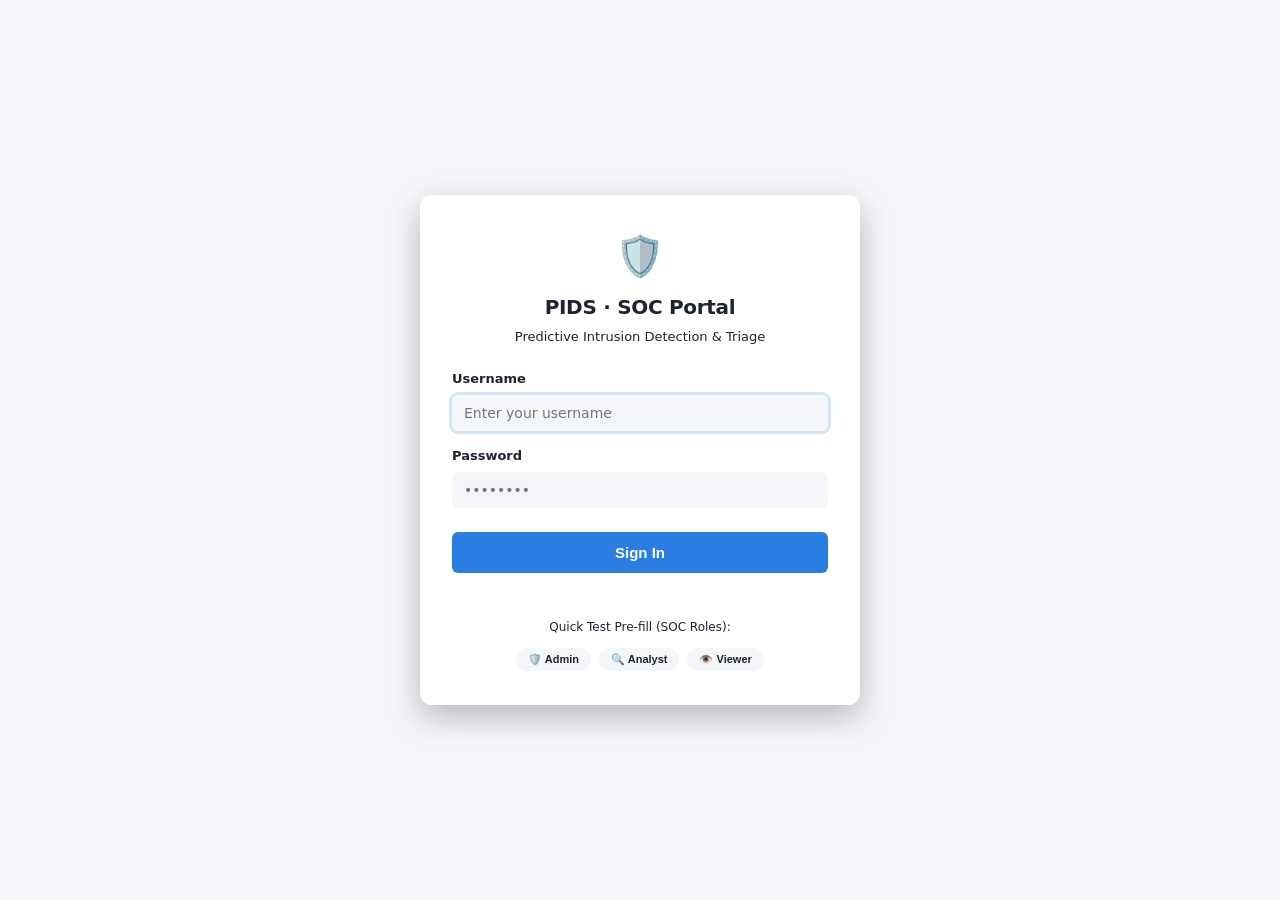
==== frontend/login.html @ e6887092 "login" ====
<!doctype html>
<html lang="en">

<head>
    <meta charset="utf-8">
    <meta name="viewport" content="width=device-width, initial-scale=1">
    <title>Login · Predictive Intrusion Detection System (PIDS)</title>
    <link rel="stylesheet" href="style.css">
    <style>
        body.login-page {
            display: flex;
            align-items: center;
            justify-content: center;
            min-height: 100vh;
            margin: 0;
            padding: 20px;
            background: var(--bg);
            box-sizing: border-box;
        }

        .login-card {
            width: 100%;
            max-width: 440px;
            background: var(--panel);
            border: 1px solid var(--border);
            border-radius: 12px;
            box-shadow: 0 12px 32px rgba(0, 0, 0, 0.25);
            padding: 32px;
            box-sizing: border-box;
        }

        .login-brand {
            text-align: center;
            margin-bottom: 24px;
        }

        .login-brand .logo-icon {
            font-size: 40px;
            margin-bottom: 8px;
            display: inline-block;
        }

        .login-brand h1 {
            font-size: 20px;
            margin: 0 0 6px 0;
            color: var(--text);
            font-weight: 700;
            letter-spacing: -0.3px;
        }

        .login-brand p {
            margin: 0;
            font-size: 13px;
            color: var(--meta);
        }

        .login-form label {
            display: flex;
            flex-direction: column;
            gap: 6px;
            margin-bottom: 16px;
            font-size: 13px;
            font-weight: 600;
            color: var(--text);
        }

        .login-form input[type="text"],
        .login-form input[type="password"] {
            padding: 10px 12px;
            border: 1px solid var(--border);
            border-radius: 6px;
            background: var(--bg);
            color: var(--text);
            font-size: 14px;
            font-family: inherit;
            outline: none;
            transition: border-color 0.2s, box-shadow 0.2s;
        }

        .login-form input:focus {
            border-color: #2a7de1;
            box-shadow: 0 0 0 3px rgba(42, 125, 225, 0.2);
        }

        .login-submit {
            width: 100%;
            padding: 12px;
            font-size: 15px;
            font-weight: 600;
            background: #2a7de1;
            color: #ffffff;
            border: none;
            border-radius: 6px;
            cursor: pointer;
            margin-top: 8px;
            transition: background 0.2s;
        }

        .login-submit:hover {
            background: #1f68c2;
        }

        .login-submit:disabled {
            opacity: 0.6;
            cursor: not-allowed;
        }

        .demo-roles {
            margin-top: 24px;
            padding-top: 20px;
            border-top: 1px dashed var(--border);
        }

        .demo-roles p {
            margin: 0 0 10px 0;
            font-size: 12px;
            color: var(--meta);
            text-align: center;
        }

        .demo-btns {
            display: flex;
            gap: 8px;
            justify-content: center;
        }

        .demo-pill {
            background: var(--bg);
            border: 1px solid var(--border);
            border-radius: 20px;
            padding: 5px 12px;
            font-size: 11px;
            font-weight: 600;
            cursor: pointer;
            color: var(--text);
            transition: all 0.15s;
        }

        .demo-pill:hover {
            border-color: #2a7de1;
            color: #2a7de1;
        }

        .login-alert {
            margin-bottom: 16px;
            padding: 10px 14px;
            border-radius: 6px;
            font-size: 13px;
            display: none;
        }

        .login-alert.error {
            display: block;
            background: rgba(214, 69, 69, 0.15);
            border: 1px solid rgba(214, 69, 69, 0.4);
            color: #ff6b6b;
        }
    </style>
</head>

<body class="login-page">
    <div class="login-card">
        <div class="login-brand">
            <span class="logo-icon">🛡️</span>
            <h1>PIDS · SOC Portal</h1>
            <p>Predictive Intrusion Detection & Triage</p>
        </div>

        <div id="loginAlert" class="login-alert"></div>

        <form id="loginForm" class="login-form">
            <label>
                Username
                <input type="text" id="username" autocomplete="username" required autofocus placeholder="Enter your username">
            </label>
            <label>
                Password
                <input type="password" id="password" autocomplete="current-password" required placeholder="••••••••">
            </label>
            <button type="submit" id="submitBtn" class="login-submit">Sign In</button>
        </form>

        <div class="demo-roles">
            <p>Quick Test Pre-fill (SOC Roles):</p>
            <div class="demo-btns">
                <button type="button" class="demo-pill" onclick="fillCreds('admin', 'admin123')">🛡️ Admin</button>
                <button type="button" class="demo-pill" onclick="fillCreds('analyst', 'analyst123')">🔍 Analyst</button>
                <button type="button" class="demo-pill" onclick="fillCreds('viewer', 'viewer123')">👁️ Viewer</button>
            </div>
        </div>
    </div>

    <script>
        function fillCreds(u, p) {
            document.getElementById("username").value = u;
            document.getElementById("password").value = p;
            document.getElementById("loginAlert").className = "login-alert";
        }

        // Apply saved theme
        const savedTheme = localStorage.getItem("pids-theme") || 
            (window.matchMedia && window.matchMedia("(prefers-color-scheme: dark)").matches ? "dark" : "light");
        document.documentElement.setAttribute("data-theme", savedTheme);

        // Check if already authenticated
        fetch("/api/auth/me")
            .then(res => {
                if (res.ok) window.location.href = "/";
            })
            .catch(() => {});

        document.getElementById("loginForm").addEventListener("submit", async (e) => {
            e.preventDefault();
            const btn = document.getElementById("submitBtn");
            const alert = document.getElementById("loginAlert");
            const username = document.getElementById("username").value.trim();
            const password = document.getElementById("password").value;

            btn.disabled = true;
            btn.textContent = "Verifying…";
            alert.className = "login-alert";

            try {
                const res = await fetch("/api/auth/login", {
                    method: "POST",
                    headers: { "Content-Type": "application/json" },
                    body: JSON.stringify({ username, password })
                });

                const data = await res.json();
                if (!res.ok) {
                    alert.textContent = data.detail || "Authentication failed.";
                    alert.className = "login-alert error";
                    btn.disabled = false;
                    btn.textContent = "Sign In";
                    return;
                }

                // Success
                window.location.href = "/";
            } catch (err) {
                alert.textContent = "Network error: Unable to contact authentication server.";
                alert.className = "login-alert error";
                btn.disabled = false;
                btn.textContent = "Sign In";
            }
        });
    </script>
</body>

</html>
---- frontend/style.css ----
:root {
    --bg: #f4f6f9;
    --panel: #ffffff;
    --text: #1c2430;
    --muted: #6b7686;
    --line: #e1e6ee;
    --hover: #edf2f7;
    --code-bg: #eaeff5;
    --input-bg: #ffffff;
    --ok: #2e9e6b;
    --bad: #d64545;
    --warn: #e08a1e;
    --accent: #2a7de1;
    --purple: #8a5cd6;
    --card-shadow: 0 1px 3px rgba(0, 0, 0, 0.05);
}

@media (prefers-color-scheme: dark) {
    :root:not([data-theme="light"]) {
        --bg: #0e1217;
        --panel: #161b22;
        --text: #e6ebf2;
        --muted: #8b949e;
        --line: #2d333b;
        --hover: #22272e;
        --code-bg: #1c2128;
        --input-bg: #1c2128;
        --ok: #3fb950;
        --bad: #f85149;
        --warn: #d29922;
        --accent: #58a6ff;
        --purple: #bc8cff;
        --card-shadow: 0 1px 3px rgba(0, 0, 0, 0.4);
    }
    :root:not([data-theme="light"]) .banner.error {
        background: #3a1c1c;
        color: #ffb4b4;
    }
    :root:not([data-theme="light"]) .banner.warn {
        background: #3a2f17;
        color: #ffd9a0;
    }
}

:root[data-theme="dark"] {
    --bg: #0e1217;
    --panel: #161b22;
    --text: #e6ebf2;
    --muted: #8b949e;
    --line: #2d333b;
    --hover: #22272e;
    --code-bg: #1c2128;
    --input-bg: #1c2128;
    --ok: #3fb950;
    --bad: #f85149;
    --warn: #d29922;
    --accent: #58a6ff;
    --purple: #bc8cff;
    --card-shadow: 0 1px 3px rgba(0, 0, 0, 0.4);
}

:root[data-theme="dark"] .banner.error {
    background: #3a1c1c;
    color: #ffb4b4;
}

:root[data-theme="dark"] .banner.warn {
    background: #3a2f17;
    color: #ffd9a0;
}

* {
    box-sizing: border-box;
}

body {
    margin: 0;
    background: var(--bg);
    color: var(--text);
    font: 14px/1.45 system-ui, "Segoe UI", sans-serif;
}

header {
    display: flex;
    align-items: center;
    gap: 16px;
    padding: 14px 20px;
    border-bottom: 1px solid var(--line);
    background: var(--panel);
}

h1 {
    font-size: 18px;
    margin: 0;
    flex: 1;
}

h2 {
    font-size: 15px;
    margin: 0 0 8px;
}

h3 {
    font-size: 14px;
    margin: 12px 0 8px;
}

h4 {
    font-size: 13px;
    margin: 8px 0;
}

.panel>h3:first-child {
    margin-top: 0;
}

.pill {
    padding: 3px 10px;
    border-radius: 999px;
    background: var(--line);
    font-size: 12px;
}

.pill.on {
    background: var(--ok);
    color: #fff;
}

.hidden {
    display: none !important;
}

.note {
    padding: 0 20px;
}

.layout {
    display: grid;
    grid-template-columns: 270px 1fr;
    gap: 16px;
    padding: 16px 20px;
}

.controls {
    background: var(--panel);
    border: 1px solid var(--line);
    border-radius: 10px;
    padding: 14px;
    height: fit-content;
    position: sticky;
    top: 12px;
    max-height: calc(100vh - 24px);
    overflow: auto;
}

.controls label {
    display: block;
    margin: 10px 0;
    font-size: 13px;
    color: var(--muted);
}

.controls label.row {
    display: flex;
    gap: 8px;
    align-items: center;
    color: var(--text);
    margin: 6px 0;
}

.controls input[type=number],
.controls input[type=file],
.controls input:not([type]),
.controls select {
    width: 100%;
    padding: 6px;
    margin-top: 4px;
    border: 1px solid var(--line);
    border-radius: 6px;
    background: var(--bg);
    color: var(--text);
}

.controls input[type=range] {
    width: 100%;
}

fieldset {
    border: 1px solid var(--line);
    border-radius: 8px;
    margin: 10px 0;
}

button {
    padding: 7px 12px;
    border: 1px solid var(--line);
    border-radius: 6px;
    background: var(--bg);
    color: var(--text);
    cursor: pointer;
    margin: 2px 0;
}

button:hover:not(:disabled) {
    border-color: var(--accent);
}

button:disabled {
    opacity: .6;
    cursor: progress;
}

button.danger {
    color: var(--bad);
}

a.btn {
    display: inline-block;
    padding: 7px 12px;
    border: 1px solid var(--line);
    border-radius: 6px;
    color: var(--text);
    text-decoration: none;
    background: var(--bg);
    margin-top: 6px;
}

a.btn:hover {
    border-color: var(--accent);
}

.meta {
    color: var(--muted);
    font-size: 12px;
    margin: 6px 0;
}

main {
    display: flex;
    flex-direction: column;
    gap: 14px;
    min-width: 0;
}

.panel {
    background: var(--panel);
    border: 1px solid var(--line);
    border-radius: 10px;
    padding: 14px;
    min-width: 0;
}

details.panel>summary {
    cursor: pointer;
    font-weight: 600;
}

.grid3 {
    display: grid;
    grid-template-columns: repeat(3, 1fr);
    gap: 14px;
}

.grid2 {
    display: grid;
    grid-template-columns: repeat(2, 1fr);
    gap: 14px;
}

.kpis {
    display: grid;
    grid-template-columns: repeat(auto-fit, minmax(150px, 1fr));
    gap: 10px;
}

.kpi {
    background: var(--panel);
    border: 1px solid var(--line);
    border-radius: 10px;
    padding: 10px 14px;
}

.kpi .v {
    font-size: 22px;
    font-weight: 600;
}

.kpi .l {
    color: var(--muted);
    font-size: 12px;
}

.kpis.small .kpi .v {
    font-size: 18px;
}

.chart {
    position: relative;
    height: 240px;
}

.chart.tall {
    height: 280px;
}

.scroll {
    overflow: auto;
    max-height: 380px;
}

table {
    width: 100%;
    border-collapse: collapse;
    font-size: 13px;
}

th,
td {
    text-align: left;
    padding: 6px 8px;
    border-bottom: 1px solid var(--line);
    white-space: nowrap;
}

th {
    position: sticky;
    top: 0;
    background: var(--panel);
    color: var(--muted);
    font-weight: 500;
}

tr[data-row]:hover {
    background: var(--bg);
}

table.cm td,
table.cm th {
    text-align: center;
    padding: 4px 6px;
    font-size: 11px;
}

table.cm th {
    white-space: normal;
    max-width: 90px;
}

td button {
    padding: 2px 8px;
    font-size: 12px;
    margin-right: 4px;
}

.v-genuine {
    color: var(--ok);
    font-weight: 600;
}

.v-malicious {
    color: var(--bad);
    font-weight: 600;
}

.v-suspicious {
    color: var(--warn);
    font-weight: 600;
}

.sev-Critical,
.inc-sev-Critical {
    color: var(--bad);
    font-weight: 700;
}

.sev-High,
.inc-sev-High {
    color: var(--warn);
    font-weight: 700;
}

.bar {
    display: inline-block;
    width: 60px;
    height: 8px;
    background: var(--line);
    border-radius: 4px;
    vertical-align: middle;
    margin-right: 6px;
}

.bar>i {
    display: block;
    height: 100%;
    background: var(--accent);
    border-radius: 4px;
}

.list {
    margin: 0;
    padding-left: 20px;
}

.rowline {
    display: flex;
    flex-wrap: wrap;
    gap: 12px;
    align-items: end;
    margin: 6px 0;
}

.rowline label {
    color: var(--muted);
    font-size: 12px;
}

.rowline select,
h4 select {
    margin-left: 4px;
    padding: 3px 4px;
    border: 1px solid var(--line);
    border-radius: 6px;
    background: var(--bg);
    color: var(--text);
    font-size: 12px;
}

.imp {
    list-style: none;
    padding: 0;
    margin: 0;
}

.imp li {
    display: grid;
    grid-template-columns: 1fr 110px 48px;
    gap: 8px;
    align-items: center;
    padding: 2px 0;
    font-size: 12px;
}

.imp .name {
    overflow: hidden;
    text-overflow: ellipsis;
    white-space: nowrap;
}

.imp .bar {
    width: 100%;
    margin: 0;
}

.imp .pctv {
    text-align: right;
    color: var(--muted);
}

.banner {
    margin: 12px 20px 0;
    padding: 10px 14px;
    border-radius: 8px;
}

.banner.error {
    background: #fdeaea;
    color: #8a1f1f;
}

.banner.warn {
    background: #fff4e0;
    color: #7a4a00;
}

.drawer {
    position: fixed;
    top: 0;
    right: 0;
    width: 380px;
    max-width: 92vw;
    height: 100vh;
    background: var(--panel);
    border-left: 1px solid var(--line);
    box-shadow: -8px 0 24px rgba(0, 0, 0, .18);
    padding: 16px;
    overflow: auto;
    z-index: 20;
}

.drawer .close {
    float: right;
}

.drawer dl {
    display: grid;
    grid-template-columns: 120px 1fr;
    gap: 4px 8px;
    margin: 8px 0;
}

.drawer dt {
    color: var(--muted);
}

.drawer dd {
    margin: 0;
    word-break: break-all;
}

@media (max-width: 1000px) {
    .layout {
        grid-template-columns: 1fr;
    }

    .grid3,
    .grid2 {
        grid-template-columns: 1fr;
    }

    .controls {
        position: static;
        max-height: none;
    }
}

/* Predictive Next Vector Badge */
.pred-cell {
    white-space: nowrap;
}

.pred-pill {
    display: inline-flex;
    align-items: center;
    gap: 6px;
    padding: 3px 8px;
    border-radius: 6px;
    background: rgba(138, 75, 255, 0.12);
    border: 1px solid rgba(138, 75, 255, 0.35);
    cursor: help;
    font-size: 12px;
    transition: background 0.15s ease, border-color 0.15s ease;
}

.pred-pill:hover {
    background: rgba(138, 75, 255, 0.22);
    border-color: rgba(138, 75, 255, 0.6);
}

.pred-badge {
    color: #a777ff;
    font-weight: 600;
}

.pred-meta {
    color: var(--muted);
    font-size: 11px;
    font-weight: 500;
}

/* Header Actions */
.header-right {
    display: flex;
    align-items: center;
    gap: 10px;
}

.theme-toggle {
    display: inline-flex;
    align-items: center;
    gap: 6px;
    padding: 4px 12px;
    border-radius: 999px;
    border: 1px solid var(--line);
    background: var(--bg);
    color: var(--text);
    cursor: pointer;
    font-size: 12px;
    font-weight: 500;
    transition: all 0.2s ease;
}

.theme-toggle:hover {
    background: var(--hover);
    border-color: var(--muted);
}

/* WebSocket Connection Pill */
.pill-ws {
    display: inline-flex;
    align-items: center;
    gap: 6px;
    font-size: 11px;
    font-weight: 600;
    padding: 3px 10px;
    border-radius: 999px;
    background: rgba(46, 158, 107, 0.15);
    color: var(--ok);
    border: 1px solid rgba(46, 158, 107, 0.35);
    transition: all 0.2s ease;
}

.pill-ws.offline {
    background: rgba(224, 138, 30, 0.15);
    color: var(--warn);
    border-color: rgba(224, 138, 30, 0.35);
}

.pill-ws.pulse::before {
    content: "";
    display: inline-block;
    width: 6px;
    height: 6px;
    border-radius: 50%;
    background: currentColor;
    box-shadow: 0 0 6px currentColor;
    animation: wsPulse 1.8s infinite;
}

@keyframes wsPulse {
    0% { opacity: 0.4; transform: scale(0.9); }
    50% { opacity: 1; transform: scale(1.2); }
    100% { opacity: 0.4; transform: scale(0.9); }
}

/* MITRE ATT&CK Kill-Chain Matrix */
.kill-chain-matrix {
    display: flex;
    align-items: stretch;
    gap: 8px;
    margin: 10px 0 14px;
    padding: 10px;
    background: var(--bg);
    border: 1px solid var(--line);
    border-radius: 8px;
    overflow-x: auto;
}

.kc-stage-card {
    flex: 1;
    min-width: 130px;
    padding: 10px;
    background: var(--panel);
    border: 1px solid var(--line);
    border-radius: 6px;
    display: flex;
    flex-direction: column;
    justify-content: space-between;
    transition: all 0.2s ease;
}

.kc-stage-card.has-threats {
    border-color: var(--bad);
    box-shadow: 0 0 0 1px rgba(214, 69, 69, 0.2);
}

.kc-stage-card.stage-1.has-threats { border-color: #e08a1e; }
.kc-stage-card.stage-2.has-threats { border-color: #8a5cd6; }
.kc-stage-card.stage-3.has-threats { border-color: #2a7de1; }
.kc-stage-card.stage-4.has-threats { border-color: #b83a8f; }
.kc-stage-card.stage-5.has-threats { border-color: #d64545; }

.kc-stage-header {
    display: flex;
    align-items: center;
    justify-content: space-between;
    margin-bottom: 4px;
}

.kc-stage-num {
    font-size: 10px;
    font-weight: 700;
    text-transform: uppercase;
    color: var(--muted);
    letter-spacing: 0.5px;
}

.kc-stage-badge {
    display: inline-block;
    padding: 1px 7px;
    border-radius: 999px;
    font-size: 11px;
    font-weight: 700;
    background: var(--line);
    color: var(--muted);
}

.kc-stage-card.has-threats .kc-stage-badge {
    background: var(--bad);
    color: #fff;
}

.kc-stage-card.stage-1.has-threats .kc-stage-badge { background: #e08a1e; }
.kc-stage-card.stage-2.has-threats .kc-stage-badge { background: #8a5cd6; }
.kc-stage-card.stage-3.has-threats .kc-stage-badge { background: #2a7de1; }
.kc-stage-card.stage-4.has-threats .kc-stage-badge { background: #b83a8f; }
.kc-stage-card.stage-5.has-threats .kc-stage-badge { background: #d64545; }

.kc-stage-title {
    font-size: 12px;
    font-weight: 600;
    color: var(--text);
    margin: 0;
}

/* Stepper inside Incident Row */
.kc-stepper-track {
    display: flex;
    flex-direction: column;
    gap: 4px;
}

.kc-stepper-nodes {
    display: inline-flex;
    align-items: center;
    gap: 4px;
}

.kc-node {
    width: 18px;
    height: 18px;
    border-radius: 50%;
    display: inline-flex;
    align-items: center;
    justify-content: center;
    font-size: 9px;
    font-weight: 700;
    background: var(--line);
    color: var(--muted);
}

.kc-node.active {
    background: #d64545;
    color: #fff;
    box-shadow: 0 0 6px rgba(214, 69, 69, 0.5);
    animation: kcPulse 2s infinite ease-in-out;
}

.kc-node.stage-1.active { background: #e08a1e; box-shadow: 0 0 6px rgba(224, 138, 30, 0.5); }
.kc-node.stage-2.active { background: #8a5cd6; box-shadow: 0 0 6px rgba(138, 92, 214, 0.5); }
.kc-node.stage-3.active { background: #2a7de1; box-shadow: 0 0 6px rgba(42, 125, 225, 0.5); }
.kc-node.stage-4.active { background: #b83a8f; box-shadow: 0 0 6px rgba(184, 58, 143, 0.5); }
.kc-node.stage-5.active { background: #d64545; box-shadow: 0 0 6px rgba(214, 69, 69, 0.5); }

.kc-node.next {
    border: 1px dashed #a777ff;
    color: #a777ff;
    background: rgba(167, 119, 255, 0.1);
}

.kc-node-arrow {
    font-size: 10px;
    color: var(--muted);
}

@keyframes kcPulse {
    0% { transform: scale(1); }
    50% { transform: scale(1.15); }
    100% { transform: scale(1); }
}

.kc-action-pill {
    display: inline-flex;
    align-items: center;
    gap: 4px;
    padding: 2px 6px;
    border-radius: 4px;
    font-size: 11px;
    background: rgba(42, 125, 225, 0.08);
    color: var(--accent);
    border: 1px solid rgba(42, 125, 225, 0.2);
    cursor: help;
    max-width: 260px;
    overflow: hidden;
    text-overflow: ellipsis;
    white-space: nowrap;
}

.kc-action-pill:hover {
    background: rgba(42, 125, 225, 0.16);
    border-color: var(--accent);
}


/* ==========================================================================
   Navigation Bar & Multi-View Tabs
   ========================================================================== */
.nav-bar {
    display: flex;
    align-items: center;
    justify-content: space-between;
    background: var(--panel);
    border-bottom: 1px solid var(--line);
    padding: 0 16px;
    margin-bottom: 12px;
    overflow-x: auto;
    gap: 16px;
}

.nav-tabs {
    display: flex;
    align-items: center;
    gap: 4px;
}

.nav-tab {
    display: inline-flex;
    align-items: center;
    gap: 8px;
    padding: 12px 16px;
    font-size: 13px;
    font-weight: 600;
    color: var(--muted);
    background: transparent;
    border: none;
    border-bottom: 2px solid transparent;
    cursor: pointer;
    transition: all 0.15s ease;
    white-space: nowrap;
    text-decoration: none;
}

.nav-tab:hover {
    color: var(--text);
    background: var(--hover);
}

.nav-tab.active {
    color: var(--accent);
    border-bottom-color: var(--accent);
    background: transparent;
}

.nav-badge {
    display: inline-block;
    padding: 2px 6px;
    border-radius: 10px;
    font-size: 10px;
    font-weight: 700;
    background: var(--bad);
    color: #ffffff;
    line-height: 1;
}

/* User Profile Badge & Header Controls */
.user-menu {
    display: flex;
    align-items: center;
    gap: 10px;
}

.user-pill {
    display: inline-flex;
    align-items: center;
    gap: 6px;
    padding: 4px 10px;
    background: var(--hover);
    border: 1px solid var(--line);
    border-radius: 20px;
    font-size: 12px;
    font-weight: 600;
    color: var(--text);
}

.role-badge {
    padding: 2px 6px;
    border-radius: 4px;
    font-size: 10px;
    text-transform: uppercase;
    font-weight: 700;
    letter-spacing: 0.5px;
}

.role-badge.admin {
    background: rgba(214, 69, 69, 0.15);
    color: var(--bad);
    border: 1px solid rgba(214, 69, 69, 0.3);
}

.role-badge.analyst {
    background: rgba(42, 125, 225, 0.15);
    color: var(--accent);
    border: 1px solid rgba(42, 125, 225, 0.3);
}

.role-badge.viewer {
    background: rgba(46, 158, 107, 0.15);
    color: var(--ok);
    border: 1px solid rgba(46, 158, 107, 0.3);
}

.logout-btn {
    padding: 4px 10px;
    font-size: 12px;
    background: transparent;
    border: 1px solid var(--line);
    color: var(--muted);
    border-radius: 6px;
    cursor: pointer;
    transition: all 0.15s;
}

.logout-btn:hover {
    background: rgba(214, 69, 69, 0.1);
    color: var(--bad);
    border-color: var(--bad);
}

/* Page Views */
.page-view {
    display: block;
    animation: fadeIn 0.15s ease-in;
}

.page-view.hidden {
    display: none !important;
}

@keyframes fadeIn {
    from { opacity: 0; transform: translateY(2px); }
    to { opacity: 1; transform: translateY(0); }
}

/* User Management Styles */
.user-mgmt-grid {
    display: grid;
    grid-template-columns: 2fr 1fr;
    gap: 16px;
}

@media (max-width: 900px) {
    .user-mgmt-grid {
        grid-template-columns: 1fr;
    }
}

.user-form {
    display: flex;
    flex-direction: column;
    gap: 12px;
}

.user-form label {
    display: flex;
    flex-direction: column;
    gap: 4px;
    font-size: 12px;
    font-weight: 600;
}

.user-form input, .user-form select {
    padding: 8px 10px;
    border: 1px solid var(--line);
    background: var(--input-bg);
    color: var(--text);
    border-radius: 6px;
    font-size: 13px;
}

.btn-danger-outline {
    background: transparent;
    border: 1px solid var(--bad);
    color: var(--bad);
    padding: 4px 8px;
    border-radius: 4px;
    cursor: pointer;
    font-size: 11px;
}

.btn-danger-outline:hover {
    background: var(--bad);
    color: #fff;
}
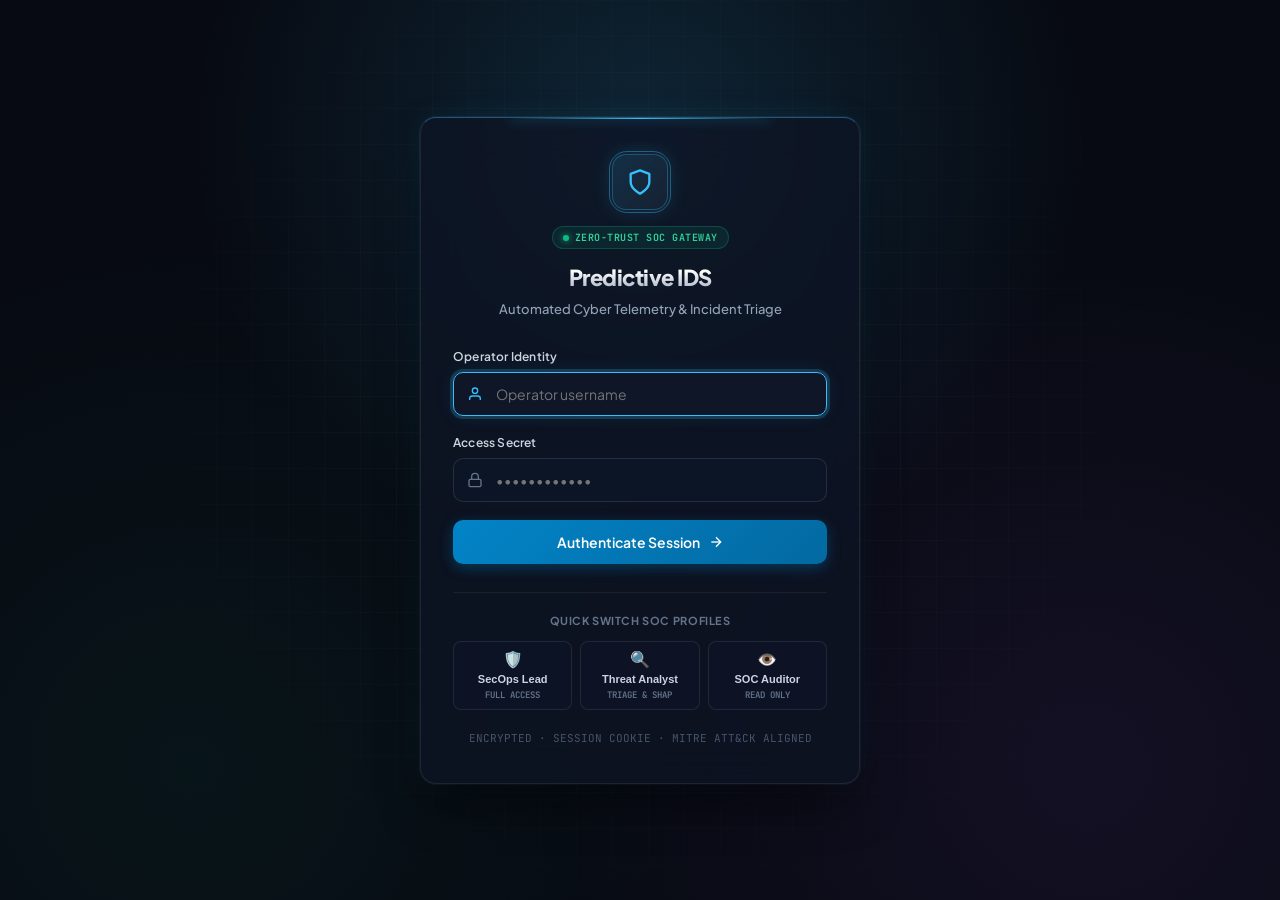
==== commit c6ae2eca: "feat: overhaul UI/UX with modern enterprise SOC design system" ====
--- a/frontend/login.html
+++ b/frontend/login.html
@@ -4,188 +4,448 @@
 <head>
     <meta charset="utf-8">
     <meta name="viewport" content="width=device-width, initial-scale=1">
-    <title>Login · Predictive Intrusion Detection System (PIDS)</title>
+    <title>SOC Gateway · Predictive Intrusion Detection System</title>
+    <link rel="preconnect" href="https://fonts.googleapis.com">
+    <link rel="preconnect" href="https://fonts.gstatic.com" crossorigin>
+    <link href="https://fonts.googleapis.com/css2?family=Plus+Jakarta+Sans:wght@400;500;600;700;800&family=JetBrains+Mono:wght@400;500;600;700&display=swap" rel="stylesheet">
     <link rel="stylesheet" href="style.css">
     <style>
+        :root {
+            --login-bg: #070a12;
+            --login-card: rgba(14, 21, 37, 0.75);
+            --login-border: rgba(148, 163, 184, 0.14);
+            --login-accent: #38bdf8;
+            --login-accent-glow: rgba(56, 189, 248, 0.35);
+        }
+
         body.login-page {
             display: flex;
             align-items: center;
             justify-content: center;
             min-height: 100vh;
             margin: 0;
-            padding: 20px;
-            background: var(--bg);
+            padding: 24px;
+            background-color: var(--login-bg);
+            background-image: 
+                radial-gradient(circle at 50% 15%, rgba(56, 189, 248, 0.15) 0%, transparent 45%),
+                radial-gradient(circle at 85% 85%, rgba(168, 85, 247, 0.08) 0%, transparent 40%),
+                radial-gradient(circle at 15% 85%, rgba(16, 185, 129, 0.06) 0%, transparent 40%);
+            background-attachment: fixed;
+            font-family: 'Plus Jakarta Sans', system-ui, -apple-system, sans-serif;
+            color: #f8fafc;
+            position: relative;
+            overflow: hidden;
             box-sizing: border-box;
         }
 
-        .login-card {
+        /* Cyber grid matrix overlay */
+        body.login-page::before {
+            content: "";
+            position: fixed;
+            inset: 0;
+            background-image: 
+                linear-gradient(rgba(255, 255, 255, 0.025) 1px, transparent 1px),
+                linear-gradient(90deg, rgba(255, 255, 255, 0.025) 1px, transparent 1px);
+            background-size: 36px 36px;
+            mask-image: radial-gradient(circle at 50% 45%, black 30%, transparent 75%);
+            pointer-events: none;
+            z-index: 0;
+        }
+
+        .login-container {
             width: 100%;
             max-width: 440px;
-            background: var(--panel);
-            border: 1px solid var(--border);
-            border-radius: 12px;
-            box-shadow: 0 12px 32px rgba(0, 0, 0, 0.25);
-            padding: 32px;
-            box-sizing: border-box;
-        }
-
-        .login-brand {
+            position: relative;
+            z-index: 1;
+            animation: cardEntrance 0.6s cubic-bezier(0.16, 1, 0.3, 1);
+        }
+
+        @keyframes cardEntrance {
+            from { opacity: 0; transform: translateY(16px) scale(0.98); }
+            to { opacity: 1; transform: translateY(0) scale(1); }
+        }
+
+        .login-card {
+            background: var(--login-card);
+            backdrop-filter: blur(20px);
+            -webkit-backdrop-filter: blur(20px);
+            border: 1px solid var(--login-border);
+            border-top: 1px solid rgba(56, 189, 248, 0.4);
+            border-radius: 16px;
+            box-shadow: 
+                0 25px 50px -12px rgba(0, 0, 0, 0.7),
+                0 0 0 1px rgba(255, 255, 255, 0.05),
+                0 0 40px -10px rgba(56, 189, 248, 0.15);
+            padding: 36px 32px;
+            position: relative;
+            overflow: hidden;
+        }
+
+        /* Ambient scanline accent on top */
+        .login-card::after {
+            content: "";
+            position: absolute;
+            top: 0;
+            left: 20%;
+            right: 20%;
+            height: 1px;
+            background: linear-gradient(90deg, transparent, #38bdf8, transparent);
+            box-shadow: 0 0 12px #38bdf8;
+        }
+
+        .brand-header {
             text-align: center;
-            margin-bottom: 24px;
-        }
-
-        .login-brand .logo-icon {
-            font-size: 40px;
-            margin-bottom: 8px;
-            display: inline-block;
-        }
-
-        .login-brand h1 {
-            font-size: 20px;
+            margin-bottom: 28px;
+        }
+
+        .logo-glyph {
+            width: 56px;
+            height: 56px;
+            margin: 0 auto 16px;
+            border-radius: 14px;
+            background: linear-gradient(135deg, rgba(56, 189, 248, 0.15), rgba(30, 41, 59, 0.6));
+            border: 1px solid rgba(56, 189, 248, 0.3);
+            display: flex;
+            align-items: center;
+            justify-content: center;
+            box-shadow: 0 0 20px rgba(56, 189, 248, 0.2);
+            position: relative;
+        }
+
+        .logo-glyph svg {
+            width: 28px;
+            height: 28px;
+            fill: none;
+            stroke: #38bdf8;
+            stroke-width: 2;
+            stroke-linecap: round;
+            stroke-linejoin: round;
+        }
+
+        .radar-pulse {
+            position: absolute;
+            inset: -4px;
+            border-radius: 18px;
+            border: 1px solid rgba(56, 189, 248, 0.4);
+            animation: pulseGlow 2.5s infinite cubic-bezier(0.4, 0, 0.6, 1);
+            pointer-events: none;
+        }
+
+        @keyframes pulseGlow {
+            0%, 100% { opacity: 0.2; transform: scale(1); }
+            50% { opacity: 0.8; transform: scale(1.05); }
+        }
+
+        .security-badge {
+            display: inline-flex;
+            align-items: center;
+            gap: 6px;
+            padding: 3px 10px;
+            background: rgba(16, 185, 129, 0.1);
+            border: 1px solid rgba(16, 185, 129, 0.25);
+            border-radius: 20px;
+            font-family: 'JetBrains Mono', monospace;
+            font-size: 10px;
+            font-weight: 600;
+            color: #34d399;
+            letter-spacing: 0.5px;
+            margin-bottom: 12px;
+            text-transform: uppercase;
+        }
+
+        .security-badge .dot {
+            width: 6px;
+            height: 6px;
+            border-radius: 50%;
+            background: #10b981;
+            box-shadow: 0 0 6px #10b981;
+            animation: blink 1.5s infinite;
+        }
+
+        @keyframes blink {
+            0%, 100% { opacity: 1; }
+            50% { opacity: 0.4; }
+        }
+
+        .brand-title {
+            font-size: 22px;
+            font-weight: 800;
+            letter-spacing: -0.5px;
             margin: 0 0 6px 0;
-            color: var(--text);
-            font-weight: 700;
-            letter-spacing: -0.3px;
-        }
-
-        .login-brand p {
+            color: #f8fafc;
+            background: linear-gradient(180deg, #ffffff 30%, #94a3b8 100%);
+            -webkit-background-clip: text;
+            -webkit-text-fill-color: transparent;
+        }
+
+        .brand-subtitle {
             margin: 0;
             font-size: 13px;
-            color: var(--meta);
-        }
-
-        .login-form label {
+            color: #94a3b8;
+            font-weight: 500;
+        }
+
+        .login-alert {
+            display: none;
+            padding: 10px 14px;
+            border-radius: 8px;
+            font-size: 12px;
+            font-weight: 500;
+            margin-bottom: 20px;
+            align-items: center;
+            gap: 8px;
+            animation: shake 0.3s ease-in-out;
+        }
+
+        @keyframes shake {
+            0%, 100% { transform: translateX(0); }
+            25% { transform: translateX(-4px); }
+            75% { transform: translateX(4px); }
+        }
+
+        .login-alert.error {
             display: flex;
-            flex-direction: column;
-            gap: 6px;
-            margin-bottom: 16px;
-            font-size: 13px;
+            background: rgba(244, 63, 94, 0.12);
+            border: 1px solid rgba(244, 63, 94, 0.3);
+            color: #fb7185;
+        }
+
+        .input-group {
+            margin-bottom: 18px;
+        }
+
+        .input-group label {
+            display: block;
+            font-size: 12px;
             font-weight: 600;
-            color: var(--text);
-        }
-
-        .login-form input[type="text"],
-        .login-form input[type="password"] {
-            padding: 10px 12px;
-            border: 1px solid var(--border);
-            border-radius: 6px;
-            background: var(--bg);
-            color: var(--text);
+            color: #cbd5e1;
+            margin-bottom: 6px;
+            letter-spacing: 0.2px;
+        }
+
+        .input-wrapper {
+            position: relative;
+            display: flex;
+            align-items: center;
+        }
+
+        .input-icon {
+            position: absolute;
+            left: 14px;
+            width: 16px;
+            height: 16px;
+            color: #64748b;
+            pointer-events: none;
+            transition: color 0.2s;
+        }
+
+        .input-control {
+            width: 100%;
+            padding: 12px 14px 12px 42px;
+            background: rgba(15, 23, 42, 0.65);
+            border: 1px solid rgba(148, 163, 184, 0.18);
+            border-radius: 10px;
+            color: #f8fafc;
             font-size: 14px;
             font-family: inherit;
             outline: none;
-            transition: border-color 0.2s, box-shadow 0.2s;
-        }
-
-        .login-form input:focus {
-            border-color: #2a7de1;
-            box-shadow: 0 0 0 3px rgba(42, 125, 225, 0.2);
-        }
-
-        .login-submit {
+            transition: all 0.2s cubic-bezier(0.16, 1, 0.3, 1);
+            box-sizing: border-box;
+        }
+
+        .input-control:hover {
+            border-color: rgba(148, 163, 184, 0.3);
+            background: rgba(15, 23, 42, 0.85);
+        }
+
+        .input-control:focus {
+            border-color: #38bdf8;
+            background: rgba(15, 23, 42, 0.95);
+            box-shadow: 0 0 0 3px rgba(56, 189, 248, 0.2), 0 0 20px rgba(56, 189, 248, 0.1);
+        }
+
+        .input-wrapper:focus-within .input-icon {
+            color: #38bdf8;
+        }
+
+        .btn-submit {
             width: 100%;
-            padding: 12px;
-            font-size: 15px;
+            padding: 13px;
+            margin-top: 8px;
+            border: none;
+            border-radius: 10px;
+            background: linear-gradient(135deg, #0284c7 0%, #0369a1 100%);
+            color: #ffffff;
+            font-size: 14px;
             font-weight: 600;
-            background: #2a7de1;
-            color: #ffffff;
-            border: none;
-            border-radius: 6px;
+            font-family: inherit;
             cursor: pointer;
-            margin-top: 8px;
-            transition: background 0.2s;
-        }
-
-        .login-submit:hover {
-            background: #1f68c2;
-        }
-
-        .login-submit:disabled {
+            box-shadow: 0 4px 14px rgba(2, 132, 199, 0.35);
+            transition: all 0.2s cubic-bezier(0.16, 1, 0.3, 1);
+            display: flex;
+            align-items: center;
+            justify-content: center;
+            gap: 8px;
+        }
+
+        .btn-submit:hover {
+            background: linear-gradient(135deg, #0369a1 0%, #075985 100%);
+            box-shadow: 0 6px 20px rgba(2, 132, 199, 0.5);
+            transform: translateY(-1px);
+        }
+
+        .btn-submit:active {
+            transform: translateY(0);
+        }
+
+        .btn-submit:disabled {
             opacity: 0.6;
             cursor: not-allowed;
-        }
-
-        .demo-roles {
-            margin-top: 24px;
+            transform: none;
+        }
+
+        /* Demo Quick-Select Cards */
+        .demo-section {
+            margin-top: 28px;
             padding-top: 20px;
-            border-top: 1px dashed var(--border);
-        }
-
-        .demo-roles p {
-            margin: 0 0 10px 0;
-            font-size: 12px;
-            color: var(--meta);
+            border-top: 1px solid rgba(148, 163, 184, 0.1);
+        }
+
+        .demo-title {
+            font-size: 11px;
+            font-weight: 700;
+            color: #64748b;
+            text-transform: uppercase;
+            letter-spacing: 0.6px;
             text-align: center;
-        }
-
-        .demo-btns {
-            display: flex;
+            margin-bottom: 12px;
+        }
+
+        .demo-grid {
+            display: grid;
+            grid-template-columns: repeat(3, 1fr);
             gap: 8px;
-            justify-content: center;
-        }
-
-        .demo-pill {
-            background: var(--bg);
-            border: 1px solid var(--border);
-            border-radius: 20px;
-            padding: 5px 12px;
+        }
+
+        .role-chip {
+            padding: 8px 6px;
+            background: rgba(15, 23, 42, 0.5);
+            border: 1px solid rgba(148, 163, 184, 0.14);
+            border-radius: 8px;
+            cursor: pointer;
+            text-align: center;
+            transition: all 0.2s;
+            color: #cbd5e1;
             font-size: 11px;
             font-weight: 600;
-            cursor: pointer;
-            color: var(--text);
-            transition: all 0.15s;
-        }
-
-        .demo-pill:hover {
-            border-color: #2a7de1;
-            color: #2a7de1;
-        }
-
-        .login-alert {
-            margin-bottom: 16px;
-            padding: 10px 14px;
-            border-radius: 6px;
-            font-size: 13px;
-            display: none;
-        }
-
-        .login-alert.error {
-            display: block;
-            background: rgba(214, 69, 69, 0.15);
-            border: 1px solid rgba(214, 69, 69, 0.4);
-            color: #ff6b6b;
+            display: flex;
+            flex-direction: column;
+            align-items: center;
+            gap: 4px;
+        }
+
+        .role-chip:hover {
+            border-color: #38bdf8;
+            background: rgba(56, 189, 248, 0.08);
+            color: #38bdf8;
+            transform: translateY(-1px);
+        }
+
+        .role-chip .role-icon {
+            font-size: 16px;
+        }
+
+        .role-chip .role-perm {
+            font-size: 9px;
+            color: #64748b;
+            font-family: 'JetBrains Mono', monospace;
+        }
+
+        .footer-note {
+            margin-top: 20px;
+            text-align: center;
+            font-size: 11px;
+            color: #475569;
+            font-family: 'JetBrains Mono', monospace;
         }
     </style>
 </head>
 
 <body class="login-page">
-    <div class="login-card">
-        <div class="login-brand">
-            <span class="logo-icon">🛡️</span>
-            <h1>PIDS · SOC Portal</h1>
-            <p>Predictive Intrusion Detection & Triage</p>
-        </div>
-
-        <div id="loginAlert" class="login-alert"></div>
-
-        <form id="loginForm" class="login-form">
-            <label>
-                Username
-                <input type="text" id="username" autocomplete="username" required autofocus placeholder="Enter your username">
-            </label>
-            <label>
-                Password
-                <input type="password" id="password" autocomplete="current-password" required placeholder="••••••••">
-            </label>
-            <button type="submit" id="submitBtn" class="login-submit">Sign In</button>
-        </form>
-
-        <div class="demo-roles">
-            <p>Quick Test Pre-fill (SOC Roles):</p>
-            <div class="demo-btns">
-                <button type="button" class="demo-pill" onclick="fillCreds('admin', 'admin123')">🛡️ Admin</button>
-                <button type="button" class="demo-pill" onclick="fillCreds('analyst', 'analyst123')">🔍 Analyst</button>
-                <button type="button" class="demo-pill" onclick="fillCreds('viewer', 'viewer123')">👁️ Viewer</button>
+    <div class="login-container">
+        <div class="login-card">
+            <div class="brand-header">
+                <div class="logo-glyph">
+                    <span class="radar-pulse"></span>
+                    <svg viewBox="0 0 24 24">
+                        <path d="M12 22s8-4 8-10V5l-8-3-8 3v7c0 6 8 10 8 10z"/>
+                    </svg>
+                </div>
+                <div class="security-badge">
+                    <span class="dot"></span>
+                    Zero-Trust SOC Gateway
+                </div>
+                <h1 class="brand-title">Predictive IDS</h1>
+                <p class="brand-subtitle">Automated Cyber Telemetry & Incident Triage</p>
+            </div>
+
+            <div id="loginAlert" class="login-alert">
+                <svg width="16" height="16" viewBox="0 0 24 24" fill="none" stroke="currentColor" stroke-width="2"><circle cx="12" cy="12" r="10"/><line x1="12" y1="8" x2="12" y2="12"/><line x1="12" y1="16" x2="12.01" y2="16"/></svg>
+                <span id="alertMsg">Invalid credentials</span>
+            </div>
+
+            <form id="loginForm">
+                <div class="input-group">
+                    <label for="username">Operator Identity</label>
+                    <div class="input-wrapper">
+                        <svg class="input-icon" viewBox="0 0 24 24" fill="none" stroke="currentColor" stroke-width="2">
+                            <path d="M20 21v-2a4 4 0 0 0-4-4H8a4 4 0 0 0-4 4v2"/><circle cx="12" cy="7" r="4"/>
+                        </svg>
+                        <input type="text" id="username" class="input-control" autocomplete="username" required autofocus placeholder="Operator username">
+                    </div>
+                </div>
+
+                <div class="input-group">
+                    <label for="password">Access Secret</label>
+                    <div class="input-wrapper">
+                        <svg class="input-icon" viewBox="0 0 24 24" fill="none" stroke="currentColor" stroke-width="2">
+                            <rect x="3" y="11" width="18" height="11" rx="2" ry="2"/><path d="M7 11V7a5 5 0 0 1 10 0v4"/>
+                        </svg>
+                        <input type="password" id="password" class="input-control" autocomplete="current-password" required placeholder="••••••••••••">
+                    </div>
+                </div>
+
+                <button type="submit" id="submitBtn" class="btn-submit">
+                    <span>Authenticate Session</span>
+                    <svg width="16" height="16" viewBox="0 0 24 24" fill="none" stroke="currentColor" stroke-width="2">
+                        <line x1="5" y1="12" x2="19" y2="12"/><polyline points="12 5 19 12 12 19"/>
+                    </svg>
+                </button>
+            </form>
+
+            <div class="demo-section">
+                <div class="demo-title">Quick Switch SOC Profiles</div>
+                <div class="demo-grid">
+                    <button type="button" class="role-chip" onclick="fillCreds('admin', 'admin123')">
+                        <span class="role-icon">🛡️</span>
+                        <span>SecOps Lead</span>
+                        <span class="role-perm">FULL ACCESS</span>
+                    </button>
+                    <button type="button" class="role-chip" onclick="fillCreds('analyst', 'analyst123')">
+                        <span class="role-icon">🔍</span>
+                        <span>Threat Analyst</span>
+                        <span class="role-perm">TRIAGE & SHAP</span>
+                    </button>
+                    <button type="button" class="role-chip" onclick="fillCreds('viewer', 'viewer123')">
+                        <span class="role-icon">👁️</span>
+                        <span>SOC Auditor</span>
+                        <span class="role-perm">READ ONLY</span>
+                    </button>
+                </div>
+            </div>
+
+            <div class="footer-note">
+                ENCRYPTED · SESSION COOKIE · MITRE ATT&CK ALIGNED
             </div>
         </div>
     </div>
@@ -196,11 +456,6 @@
             document.getElementById("password").value = p;
             document.getElementById("loginAlert").className = "login-alert";
         }
-
-        // Apply saved theme
-        const savedTheme = localStorage.getItem("pids-theme") || 
-            (window.matchMedia && window.matchMedia("(prefers-color-scheme: dark)").matches ? "dark" : "light");
-        document.documentElement.setAttribute("data-theme", savedTheme);
 
         // Check if already authenticated
         fetch("/api/auth/me")
@@ -213,11 +468,12 @@
             e.preventDefault();
             const btn = document.getElementById("submitBtn");
             const alert = document.getElementById("loginAlert");
+            const alertMsg = document.getElementById("alertMsg");
             const username = document.getElementById("username").value.trim();
             const password = document.getElementById("password").value;
 
             btn.disabled = true;
-            btn.textContent = "Verifying…";
+            btn.innerHTML = `<span>Verifying Credentials…</span>`;
             alert.className = "login-alert";
 
             try {
@@ -229,20 +485,19 @@
 
                 const data = await res.json();
                 if (!res.ok) {
-                    alert.textContent = data.detail || "Authentication failed.";
+                    alertMsg.textContent = data.detail || "Authentication rejected.";
                     alert.className = "login-alert error";
                     btn.disabled = false;
-                    btn.textContent = "Sign In";
+                    btn.innerHTML = `<span>Authenticate Session</span><svg width="16" height="16" viewBox="0 0 24 24" fill="none" stroke="currentColor" stroke-width="2"><line x1="5" y1="12" x2="19" y2="12"/><polyline points="12 5 19 12 12 19"/></svg>`;
                     return;
                 }
 
-                // Success
                 window.location.href = "/";
             } catch (err) {
-                alert.textContent = "Network error: Unable to contact authentication server.";
+                alertMsg.textContent = "Network error: Connection to PIDS auth backend refused.";
                 alert.className = "login-alert error";
                 btn.disabled = false;
-                btn.textContent = "Sign In";
+                btn.innerHTML = `<span>Authenticate Session</span><svg width="16" height="16" viewBox="0 0 24 24" fill="none" stroke="currentColor" stroke-width="2"><line x1="5" y1="12" x2="19" y2="12"/><polyline points="12 5 19 12 12 19"/></svg>`;
             }
         });
     </script>
--- a/frontend/style.css
+++ b/frontend/style.css
@@ -1,608 +1,226 @@
+/* ==========================================================================
+   PIDS SOC ENTERPRISE · MASTER DESIGN SYSTEM
+   Professional Cybersecurity Monitoring & Predictive Threat Intelligence UI
+   ========================================================================== */
+
+@import url('https://fonts.googleapis.com/css2?family=Plus+Jakarta+Sans:wght@400;500;600;700;800&family=JetBrains+Mono:wght@400;500;600;700&display=swap');
+
 :root {
-    --bg: #f4f6f9;
+    /* Color Palette - Light Theme */
+    --bg: #f8fafc;
+    --bg-mesh: radial-gradient(at 0% 0%, rgba(56, 189, 248, 0.08) 0, transparent 50%),
+               radial-gradient(at 50% 100%, rgba(168, 85, 247, 0.05) 0, transparent 50%);
     --panel: #ffffff;
-    --text: #1c2430;
-    --muted: #6b7686;
-    --line: #e1e6ee;
-    --hover: #edf2f7;
-    --code-bg: #eaeff5;
+    --panel-elevated: #ffffff;
+    --panel-hover: #f1f5f9;
+    --text: #0f172a;
+    --text-secondary: #475569;
+    --muted: #64748b;
+    --line: #e2e8f0;
+    --line-subtle: #f1f5f9;
+    --hover: #f8fafc;
+    --code-bg: #f1f5f9;
     --input-bg: #ffffff;
-    --ok: #2e9e6b;
-    --bad: #d64545;
-    --warn: #e08a1e;
-    --accent: #2a7de1;
-    --purple: #8a5cd6;
-    --card-shadow: 0 1px 3px rgba(0, 0, 0, 0.05);
-}
-
-@media (prefers-color-scheme: dark) {
-    :root:not([data-theme="light"]) {
-        --bg: #0e1217;
-        --panel: #161b22;
-        --text: #e6ebf2;
-        --muted: #8b949e;
-        --line: #2d333b;
-        --hover: #22272e;
-        --code-bg: #1c2128;
-        --input-bg: #1c2128;
-        --ok: #3fb950;
-        --bad: #f85149;
-        --warn: #d29922;
-        --accent: #58a6ff;
-        --purple: #bc8cff;
-        --card-shadow: 0 1px 3px rgba(0, 0, 0, 0.4);
-    }
-    :root:not([data-theme="light"]) .banner.error {
-        background: #3a1c1c;
-        color: #ffb4b4;
-    }
-    :root:not([data-theme="light"]) .banner.warn {
-        background: #3a2f17;
-        color: #ffd9a0;
-    }
-}
-
-:root[data-theme="dark"] {
-    --bg: #0e1217;
-    --panel: #161b22;
-    --text: #e6ebf2;
-    --muted: #8b949e;
-    --line: #2d333b;
-    --hover: #22272e;
-    --code-bg: #1c2128;
-    --input-bg: #1c2128;
-    --ok: #3fb950;
-    --bad: #f85149;
-    --warn: #d29922;
-    --accent: #58a6ff;
-    --purple: #bc8cff;
-    --card-shadow: 0 1px 3px rgba(0, 0, 0, 0.4);
-}
-
-:root[data-theme="dark"] .banner.error {
-    background: #3a1c1c;
-    color: #ffb4b4;
-}
-
-:root[data-theme="dark"] .banner.warn {
-    background: #3a2f17;
-    color: #ffd9a0;
+
+    /* Semantic SOC Accents */
+    --accent: #0284c7;
+    --accent-glow: rgba(2, 132, 199, 0.2);
+    --accent-light: #e0f2fe;
+    --ok: #10b981;
+    --ok-glow: rgba(16, 185, 129, 0.2);
+    --bad: #ef4444;
+    --bad-glow: rgba(239, 68, 68, 0.25);
+    --warn: #f59e0b;
+    --warn-glow: rgba(245, 158, 11, 0.2);
+    --purple: #8b5cf6;
+    --purple-glow: rgba(139, 92, 246, 0.2);
+
+    /* Shadows & Radii */
+    --card-shadow: 0 4px 6px -1px rgba(0, 0, 0, 0.05), 0 2px 4px -2px rgba(0, 0, 0, 0.05);
+    --card-shadow-hover: 0 10px 15px -3px rgba(0, 0, 0, 0.08), 0 4px 6px -4px rgba(0, 0, 0, 0.05);
+    --radius-sm: 6px;
+    --radius-md: 10px;
+    --radius-lg: 16px;
+
+    /* Typography */
+    --font-ui: 'Plus Jakarta Sans', system-ui, -apple-system, sans-serif;
+    --font-mono: 'JetBrains Mono', 'Fira Code', monospace;
+}
+
+/* Dark Theme (Enterprise Default) */
+:root[data-theme="dark"],
+:root:not([data-theme="light"]) {
+    --bg: #07090e;
+    --bg-mesh: radial-gradient(circle at 50% 0%, rgba(56, 189, 248, 0.1) 0%, transparent 45%),
+               radial-gradient(circle at 100% 100%, rgba(168, 85, 247, 0.06) 0%, transparent 40%),
+               radial-gradient(circle at 0% 100%, rgba(16, 185, 129, 0.05) 0%, transparent 40%);
+    --panel: #0d121d;
+    --panel-elevated: #111827;
+    --panel-hover: #151e30;
+    --text: #f8fafc;
+    --text-secondary: #cbd5e1;
+    --muted: #94a3b8;
+    --line: rgba(148, 163, 184, 0.12);
+    --line-subtle: rgba(148, 163, 184, 0.06);
+    --hover: #141c2c;
+    --code-bg: #111827;
+    --input-bg: #0b0f19;
+
+    --accent: #38bdf8;
+    --accent-glow: rgba(56, 189, 248, 0.25);
+    --accent-light: rgba(56, 189, 248, 0.1);
+    --ok: #34d399;
+    --ok-glow: rgba(52, 211, 153, 0.25);
+    --bad: #fb7185;
+    --bad-glow: rgba(251, 113, 133, 0.3);
+    --warn: #fbbf24;
+    --warn-glow: rgba(251, 191, 36, 0.25);
+    --purple: #c084fc;
+    --purple-glow: rgba(192, 132, 252, 0.25);
+
+    --card-shadow: 0 4px 20px -2px rgba(0, 0, 0, 0.6), 0 0 0 1px rgba(255, 255, 255, 0.04);
+    --card-shadow-hover: 0 12px 30px -4px rgba(0, 0, 0, 0.8), 0 0 0 1px rgba(56, 189, 248, 0.2);
 }
 
 * {
     box-sizing: border-box;
 }
 
-body {
+html, body {
     margin: 0;
-    background: var(--bg);
+    padding: 0;
+    background-color: var(--bg);
+    background-image: var(--bg-mesh);
+    background-attachment: fixed;
     color: var(--text);
-    font: 14px/1.45 system-ui, "Segoe UI", sans-serif;
-}
-
+    font-family: var(--font-ui);
+    font-size: 13.5px;
+    line-height: 1.5;
+    -webkit-font-smoothing: antialiased;
+    -moz-osx-font-smoothing: grayscale;
+}
+
+/* Subtle cyber scanlines texture */
+body::before {
+    content: "";
+    position: fixed;
+    inset: 0;
+    background-image: 
+        linear-gradient(rgba(255, 255, 255, 0.015) 1px, transparent 1px),
+        linear-gradient(90deg, rgba(255, 255, 255, 0.015) 1px, transparent 1px);
+    background-size: 40px 40px;
+    pointer-events: none;
+    z-index: 0;
+}
+
+/* ==========================================================================
+   Header & Command Bar
+   ========================================================================== */
 header {
     display: flex;
     align-items: center;
-    gap: 16px;
-    padding: 14px 20px;
+    justify-content: space-between;
+    padding: 12px 24px;
+    background: var(--panel);
     border-bottom: 1px solid var(--line);
-    background: var(--panel);
-}
-
-h1 {
-    font-size: 18px;
-    margin: 0;
-    flex: 1;
-}
-
-h2 {
-    font-size: 15px;
-    margin: 0 0 8px;
-}
-
-h3 {
-    font-size: 14px;
-    margin: 12px 0 8px;
-}
-
-h4 {
-    font-size: 13px;
-    margin: 8px 0;
-}
-
-.panel>h3:first-child {
-    margin-top: 0;
-}
-
-.pill {
-    padding: 3px 10px;
-    border-radius: 999px;
-    background: var(--line);
-    font-size: 12px;
-}
-
-.pill.on {
-    background: var(--ok);
-    color: #fff;
-}
-
-.hidden {
-    display: none !important;
-}
-
-.note {
-    padding: 0 20px;
-}
-
-.layout {
-    display: grid;
-    grid-template-columns: 270px 1fr;
-    gap: 16px;
-    padding: 16px 20px;
-}
-
-.controls {
-    background: var(--panel);
-    border: 1px solid var(--line);
-    border-radius: 10px;
-    padding: 14px;
-    height: fit-content;
-    position: sticky;
-    top: 12px;
-    max-height: calc(100vh - 24px);
-    overflow: auto;
-}
-
-.controls label {
-    display: block;
-    margin: 10px 0;
-    font-size: 13px;
-    color: var(--muted);
-}
-
-.controls label.row {
-    display: flex;
-    gap: 8px;
-    align-items: center;
-    color: var(--text);
-    margin: 6px 0;
-}
-
-.controls input[type=number],
-.controls input[type=file],
-.controls input:not([type]),
-.controls select {
-    width: 100%;
-    padding: 6px;
-    margin-top: 4px;
-    border: 1px solid var(--line);
-    border-radius: 6px;
-    background: var(--bg);
-    color: var(--text);
-}
-
-.controls input[type=range] {
-    width: 100%;
-}
-
-fieldset {
-    border: 1px solid var(--line);
-    border-radius: 8px;
-    margin: 10px 0;
-}
-
-button {
-    padding: 7px 12px;
-    border: 1px solid var(--line);
-    border-radius: 6px;
-    background: var(--bg);
-    color: var(--text);
-    cursor: pointer;
-    margin: 2px 0;
-}
-
-button:hover:not(:disabled) {
-    border-color: var(--accent);
-}
-
-button:disabled {
-    opacity: .6;
-    cursor: progress;
-}
-
-button.danger {
-    color: var(--bad);
-}
-
-a.btn {
-    display: inline-block;
-    padding: 7px 12px;
-    border: 1px solid var(--line);
-    border-radius: 6px;
-    color: var(--text);
-    text-decoration: none;
-    background: var(--bg);
-    margin-top: 6px;
-}
-
-a.btn:hover {
-    border-color: var(--accent);
-}
-
-.meta {
-    color: var(--muted);
-    font-size: 12px;
-    margin: 6px 0;
-}
-
-main {
-    display: flex;
-    flex-direction: column;
-    gap: 14px;
-    min-width: 0;
-}
-
-.panel {
-    background: var(--panel);
-    border: 1px solid var(--line);
-    border-radius: 10px;
-    padding: 14px;
-    min-width: 0;
-}
-
-details.panel>summary {
-    cursor: pointer;
-    font-weight: 600;
-}
-
-.grid3 {
-    display: grid;
-    grid-template-columns: repeat(3, 1fr);
-    gap: 14px;
-}
-
-.grid2 {
-    display: grid;
-    grid-template-columns: repeat(2, 1fr);
-    gap: 14px;
-}
-
-.kpis {
-    display: grid;
-    grid-template-columns: repeat(auto-fit, minmax(150px, 1fr));
-    gap: 10px;
-}
-
-.kpi {
-    background: var(--panel);
-    border: 1px solid var(--line);
-    border-radius: 10px;
-    padding: 10px 14px;
-}
-
-.kpi .v {
-    font-size: 22px;
-    font-weight: 600;
-}
-
-.kpi .l {
-    color: var(--muted);
-    font-size: 12px;
-}
-
-.kpis.small .kpi .v {
-    font-size: 18px;
-}
-
-.chart {
-    position: relative;
-    height: 240px;
-}
-
-.chart.tall {
-    height: 280px;
-}
-
-.scroll {
-    overflow: auto;
-    max-height: 380px;
-}
-
-table {
-    width: 100%;
-    border-collapse: collapse;
-    font-size: 13px;
-}
-
-th,
-td {
-    text-align: left;
-    padding: 6px 8px;
-    border-bottom: 1px solid var(--line);
-    white-space: nowrap;
-}
-
-th {
     position: sticky;
     top: 0;
-    background: var(--panel);
-    color: var(--muted);
-    font-weight: 500;
-}
-
-tr[data-row]:hover {
-    background: var(--bg);
-}
-
-table.cm td,
-table.cm th {
-    text-align: center;
-    padding: 4px 6px;
-    font-size: 11px;
-}
-
-table.cm th {
-    white-space: normal;
-    max-width: 90px;
-}
-
-td button {
-    padding: 2px 8px;
+    z-index: 100;
+    backdrop-filter: blur(16px);
+    -webkit-backdrop-filter: blur(16px);
+}
+
+.brand-lockup {
+    display: flex;
+    align-items: center;
+    gap: 12px;
+}
+
+.brand-icon {
+    width: 34px;
+    height: 34px;
+    border-radius: 9px;
+    background: linear-gradient(135deg, rgba(56, 189, 248, 0.2), rgba(30, 41, 59, 0.8));
+    border: 1px solid rgba(56, 189, 248, 0.35);
+    display: flex;
+    align-items: center;
+    justify-content: center;
+    box-shadow: 0 0 16px var(--accent-glow);
+    position: relative;
+}
+
+.brand-icon svg {
+    width: 18px;
+    height: 18px;
+    stroke: var(--accent);
+    fill: none;
+    stroke-width: 2;
+}
+
+.brand-text h1 {
+    font-size: 15px;
+    font-weight: 800;
+    margin: 0;
+    letter-spacing: -0.3px;
+    display: flex;
+    align-items: center;
+    gap: 8px;
+}
+
+.soc-tier-badge {
+    padding: 2px 7px;
+    border-radius: 4px;
+    font-family: var(--font-mono);
+    font-size: 10px;
+    font-weight: 700;
+    letter-spacing: 0.5px;
+    background: rgba(56, 189, 248, 0.12);
+    border: 1px solid rgba(56, 189, 248, 0.25);
+    color: var(--accent);
+    text-transform: uppercase;
+}
+
+.header-right {
+    display: flex;
+    align-items: center;
+    gap: 12px;
+}
+
+.theme-toggle {
+    background: var(--hover);
+    border: 1px solid var(--line);
+    color: var(--text);
+    padding: 6px 12px;
+    border-radius: var(--radius-sm);
+    cursor: pointer;
+    font-family: var(--font-ui);
     font-size: 12px;
-    margin-right: 4px;
-}
-
-.v-genuine {
-    color: var(--ok);
-    font-weight: 600;
-}
-
-.v-malicious {
-    color: var(--bad);
-    font-weight: 600;
-}
-
-.v-suspicious {
-    color: var(--warn);
-    font-weight: 600;
-}
-
-.sev-Critical,
-.inc-sev-Critical {
-    color: var(--bad);
-    font-weight: 700;
-}
-
-.sev-High,
-.inc-sev-High {
-    color: var(--warn);
-    font-weight: 700;
-}
-
-.bar {
-    display: inline-block;
-    width: 60px;
-    height: 8px;
-    background: var(--line);
-    border-radius: 4px;
-    vertical-align: middle;
-    margin-right: 6px;
-}
-
-.bar>i {
-    display: block;
-    height: 100%;
-    background: var(--accent);
-    border-radius: 4px;
-}
-
-.list {
-    margin: 0;
-    padding-left: 20px;
-}
-
-.rowline {
-    display: flex;
-    flex-wrap: wrap;
-    gap: 12px;
-    align-items: end;
-    margin: 6px 0;
-}
-
-.rowline label {
-    color: var(--muted);
-    font-size: 12px;
-}
-
-.rowline select,
-h4 select {
-    margin-left: 4px;
-    padding: 3px 4px;
-    border: 1px solid var(--line);
-    border-radius: 6px;
-    background: var(--bg);
-    color: var(--text);
-    font-size: 12px;
-}
-
-.imp {
-    list-style: none;
-    padding: 0;
-    margin: 0;
-}
-
-.imp li {
-    display: grid;
-    grid-template-columns: 1fr 110px 48px;
-    gap: 8px;
-    align-items: center;
-    padding: 2px 0;
-    font-size: 12px;
-}
-
-.imp .name {
-    overflow: hidden;
-    text-overflow: ellipsis;
-    white-space: nowrap;
-}
-
-.imp .bar {
-    width: 100%;
-    margin: 0;
-}
-
-.imp .pctv {
-    text-align: right;
-    color: var(--muted);
-}
-
-.banner {
-    margin: 12px 20px 0;
-    padding: 10px 14px;
-    border-radius: 8px;
-}
-
-.banner.error {
-    background: #fdeaea;
-    color: #8a1f1f;
-}
-
-.banner.warn {
-    background: #fff4e0;
-    color: #7a4a00;
-}
-
-.drawer {
-    position: fixed;
-    top: 0;
-    right: 0;
-    width: 380px;
-    max-width: 92vw;
-    height: 100vh;
-    background: var(--panel);
-    border-left: 1px solid var(--line);
-    box-shadow: -8px 0 24px rgba(0, 0, 0, .18);
-    padding: 16px;
-    overflow: auto;
-    z-index: 20;
-}
-
-.drawer .close {
-    float: right;
-}
-
-.drawer dl {
-    display: grid;
-    grid-template-columns: 120px 1fr;
-    gap: 4px 8px;
-    margin: 8px 0;
-}
-
-.drawer dt {
-    color: var(--muted);
-}
-
-.drawer dd {
-    margin: 0;
-    word-break: break-all;
-}
-
-@media (max-width: 1000px) {
-    .layout {
-        grid-template-columns: 1fr;
-    }
-
-    .grid3,
-    .grid2 {
-        grid-template-columns: 1fr;
-    }
-
-    .controls {
-        position: static;
-        max-height: none;
-    }
-}
-
-/* Predictive Next Vector Badge */
-.pred-cell {
-    white-space: nowrap;
-}
-
-.pred-pill {
-    display: inline-flex;
+    font-weight: 600;
+    display: flex;
     align-items: center;
     gap: 6px;
-    padding: 3px 8px;
-    border-radius: 6px;
-    background: rgba(138, 75, 255, 0.12);
-    border: 1px solid rgba(138, 75, 255, 0.35);
-    cursor: help;
-    font-size: 12px;
-    transition: background 0.15s ease, border-color 0.15s ease;
-}
-
-.pred-pill:hover {
-    background: rgba(138, 75, 255, 0.22);
-    border-color: rgba(138, 75, 255, 0.6);
-}
-
-.pred-badge {
-    color: #a777ff;
-    font-weight: 600;
-}
-
-.pred-meta {
-    color: var(--muted);
-    font-size: 11px;
-    font-weight: 500;
-}
-
-/* Header Actions */
-.header-right {
-    display: flex;
-    align-items: center;
-    gap: 10px;
-}
-
-.theme-toggle {
-    display: inline-flex;
-    align-items: center;
-    gap: 6px;
-    padding: 4px 12px;
-    border-radius: 999px;
-    border: 1px solid var(--line);
-    background: var(--bg);
-    color: var(--text);
-    cursor: pointer;
-    font-size: 12px;
-    font-weight: 500;
-    transition: all 0.2s ease;
+    transition: all 0.15s ease;
 }
 
 .theme-toggle:hover {
-    background: var(--hover);
-    border-color: var(--muted);
-}
-
-/* WebSocket Connection Pill */
+    border-color: var(--accent);
+    color: var(--accent);
+}
+
 .pill-ws {
     display: inline-flex;
     align-items: center;
     gap: 6px;
+    padding: 5px 12px;
+    border-radius: 20px;
+    font-family: var(--font-mono);
     font-size: 11px;
-    font-weight: 600;
-    padding: 3px 10px;
-    border-radius: 999px;
-    background: rgba(46, 158, 107, 0.15);
+    font-weight: 700;
+    letter-spacing: 0.3px;
+    background: rgba(16, 185, 129, 0.1);
     color: var(--ok);
-    border: 1px solid rgba(46, 158, 107, 0.35);
-    transition: all 0.2s ease;
-}
-
-.pill-ws.offline {
-    background: rgba(224, 138, 30, 0.15);
-    color: var(--warn);
-    border-color: rgba(224, 138, 30, 0.35);
+    border: 1px solid rgba(16, 185, 129, 0.3);
+    box-shadow: 0 0 10px var(--ok-glow);
 }
 
 .pill-ws.pulse::before {
@@ -611,320 +229,917 @@
     width: 6px;
     height: 6px;
     border-radius: 50%;
-    background: currentColor;
-    box-shadow: 0 0 6px currentColor;
-    animation: wsPulse 1.8s infinite;
-}
-
-@keyframes wsPulse {
-    0% { opacity: 0.4; transform: scale(0.9); }
-    50% { opacity: 1; transform: scale(1.2); }
-    100% { opacity: 0.4; transform: scale(0.9); }
-}
-
-/* MITRE ATT&CK Kill-Chain Matrix */
-.kill-chain-matrix {
-    display: flex;
-    align-items: stretch;
+    background: var(--ok);
+    box-shadow: 0 0 6px var(--ok);
+    animation: radarBlink 1.5s infinite;
+}
+
+@keyframes radarBlink {
+    0%, 100% { opacity: 1; transform: scale(1); }
+    50% { opacity: 0.3; transform: scale(0.8); }
+}
+
+.pill-ws.offline {
+    background: rgba(245, 158, 11, 0.1);
+    color: var(--warn);
+    border-color: rgba(245, 158, 11, 0.3);
+}
+
+.pill-status {
+    padding: 4px 10px;
+    border-radius: 6px;
+    font-family: var(--font-mono);
+    font-size: 11px;
+    font-weight: 700;
+    background: var(--line);
+    color: var(--muted);
+}
+
+.pill-status.on {
+    background: rgba(56, 189, 248, 0.15);
+    color: var(--accent);
+    border: 1px solid rgba(56, 189, 248, 0.3);
+}
+
+/* ==========================================================================
+   Navigation Bar & Multi-View Tabs
+   ========================================================================== */
+.nav-bar {
+    display: flex;
+    align-items: center;
+    justify-content: space-between;
+    background: var(--panel);
+    border-bottom: 1px solid var(--line);
+    padding: 0 24px;
+    position: sticky;
+    top: 59px;
+    z-index: 90;
+    backdrop-filter: blur(16px);
+    -webkit-backdrop-filter: blur(16px);
+}
+
+.nav-tabs {
+    display: flex;
+    align-items: center;
+    gap: 6px;
+    overflow-x: auto;
+}
+
+.nav-tab {
+    display: inline-flex;
+    align-items: center;
     gap: 8px;
-    margin: 10px 0 14px;
-    padding: 10px;
-    background: var(--bg);
+    padding: 12px 16px;
+    font-family: var(--font-ui);
+    font-size: 13px;
+    font-weight: 600;
+    color: var(--muted);
+    background: transparent;
+    border: none;
+    border-bottom: 2px solid transparent;
+    cursor: pointer;
+    transition: all 0.2s ease;
+    white-space: nowrap;
+    text-decoration: none;
+}
+
+.nav-tab:hover {
+    color: var(--text);
+    background: var(--hover);
+    border-radius: var(--radius-sm) var(--radius-sm) 0 0;
+}
+
+.nav-tab.active {
+    color: var(--accent);
+    border-bottom-color: var(--accent);
+    background: transparent;
+    font-weight: 700;
+}
+
+.nav-badge {
+    display: inline-block;
+    padding: 2px 7px;
+    border-radius: 10px;
+    font-family: var(--font-mono);
+    font-size: 10px;
+    font-weight: 700;
+    background: var(--bad);
+    color: #ffffff;
+    line-height: 1;
+    box-shadow: 0 0 8px var(--bad-glow);
+    animation: pulseBadge 2s infinite ease-in-out;
+}
+
+@keyframes pulseBadge {
+    0%, 100% { transform: scale(1); }
+    50% { transform: scale(1.1); }
+}
+
+.user-menu {
+    display: flex;
+    align-items: center;
+    gap: 10px;
+}
+
+.user-pill {
+    display: inline-flex;
+    align-items: center;
+    gap: 8px;
+    padding: 5px 12px;
+    background: var(--input-bg);
     border: 1px solid var(--line);
-    border-radius: 8px;
-    overflow-x: auto;
-}
-
-.kc-stage-card {
-    flex: 1;
-    min-width: 130px;
-    padding: 10px;
+    border-radius: 20px;
+    font-size: 12px;
+    font-weight: 600;
+    color: var(--text);
+}
+
+.user-avatar {
+    width: 22px;
+    height: 22px;
+    border-radius: 50%;
+    background: linear-gradient(135deg, #0284c7, #38bdf8);
+    color: #ffffff;
+    display: flex;
+    align-items: center;
+    justify-content: center;
+    font-size: 10px;
+    font-weight: 800;
+}
+
+.role-badge {
+    padding: 2px 6px;
+    border-radius: 4px;
+    font-family: var(--font-mono);
+    font-size: 9.5px;
+    text-transform: uppercase;
+    font-weight: 700;
+    letter-spacing: 0.5px;
+}
+
+.role-badge.admin {
+    background: rgba(239, 68, 68, 0.15);
+    color: var(--bad);
+    border: 1px solid rgba(239, 68, 68, 0.3);
+}
+
+.role-badge.analyst {
+    background: rgba(56, 189, 248, 0.15);
+    color: var(--accent);
+    border: 1px solid rgba(56, 189, 248, 0.3);
+}
+
+.role-badge.viewer {
+    background: rgba(16, 185, 129, 0.15);
+    color: var(--ok);
+    border: 1px solid rgba(16, 185, 129, 0.3);
+}
+
+.logout-btn {
+    padding: 6px 12px;
+    font-size: 12px;
+    font-weight: 600;
+    background: transparent;
+    border: 1px solid var(--line);
+    color: var(--muted);
+    border-radius: var(--radius-sm);
+    cursor: pointer;
+    transition: all 0.15s ease;
+}
+
+.logout-btn:hover {
+    background: rgba(239, 68, 68, 0.1);
+    color: var(--bad);
+    border-color: rgba(239, 68, 68, 0.4);
+}
+
+/* ==========================================================================
+   Filter HUD Toolbar (Full-Width Responsive Command Strip)
+   ========================================================================== */
+.filter-hud {
+    display: flex;
+    align-items: center;
+    justify-content: space-between;
+    flex-wrap: wrap;
+    gap: 14px;
+    padding: 12px 20px;
+    margin: 16px 24px 0;
     background: var(--panel);
     border: 1px solid var(--line);
+    border-radius: var(--radius-md);
+    box-shadow: var(--card-shadow);
+}
+
+.hud-group {
+    display: flex;
+    align-items: center;
+    gap: 14px;
+    flex-wrap: wrap;
+}
+
+.hud-item {
+    display: flex;
+    align-items: center;
+    gap: 8px;
+    font-size: 12.5px;
+    font-weight: 600;
+    color: var(--muted);
+}
+
+/* Sleek toggle switch */
+.switch {
+    position: relative;
+    display: inline-block;
+    width: 36px;
+    height: 20px;
+}
+
+.switch input {
+    opacity: 0;
+    width: 0;
+    height: 0;
+}
+
+.slider {
+    position: absolute;
+    cursor: pointer;
+    inset: 0;
+    background-color: var(--line);
+    transition: 0.2s cubic-bezier(0.16, 1, 0.3, 1);
+    border-radius: 20px;
+}
+
+.slider::before {
+    position: absolute;
+    content: "";
+    height: 14px;
+    width: 14px;
+    left: 3px;
+    bottom: 3px;
+    background-color: white;
+    transition: 0.2s cubic-bezier(0.16, 1, 0.3, 1);
+    border-radius: 50%;
+    box-shadow: 0 1px 3px rgba(0,0,0,0.3);
+}
+
+input:checked + .slider {
+    background-color: var(--ok);
+}
+
+input:checked + .slider::before {
+    transform: translateX(16px);
+}
+
+.range-wrap {
+    display: flex;
+    align-items: center;
+    gap: 8px;
+}
+
+.range-wrap input[type=range] {
+    accent-color: var(--accent);
+    cursor: pointer;
+    width: 90px;
+}
+
+.sev-pills {
+    display: flex;
+    gap: 5px;
+}
+
+.sev-chip {
+    padding: 3px 9px;
     border-radius: 6px;
+    font-family: var(--font-mono);
+    font-size: 11px;
+    font-weight: 700;
+    cursor: pointer;
+    border: 1px solid var(--line);
+    background: var(--input-bg);
+    color: var(--muted);
+    transition: all 0.15s ease;
+    user-select: none;
+}
+
+.sev-chip input {
+    display: none;
+}
+
+.sev-chip:has(input:checked) {
+    background: var(--panel-hover);
+    color: var(--text);
+    border-color: var(--accent);
+}
+
+.sev-chip.crit:has(input:checked) {
+    background: rgba(239, 68, 68, 0.15);
+    border-color: rgba(239, 68, 68, 0.4);
+    color: var(--bad);
+}
+
+.sev-chip.high:has(input:checked) {
+    background: rgba(245, 158, 11, 0.15);
+    border-color: rgba(245, 158, 11, 0.4);
+    color: var(--warn);
+}
+
+/* ==========================================================================
+   Dashboard Canvas & Page Views
+   ========================================================================== */
+.dashboard-viewport {
+    padding: 16px 24px 32px;
+    position: relative;
+    z-index: 1;
+}
+
+.page-view {
     display: flex;
     flex-direction: column;
+    gap: 18px;
+    animation: viewFadeIn 0.25s cubic-bezier(0.16, 1, 0.3, 1);
+}
+
+.page-view.hidden {
+    display: none !important;
+}
+
+@keyframes viewFadeIn {
+    from { opacity: 0; transform: translateY(6px); }
+    to { opacity: 1; transform: translateY(0); }
+}
+
+/* Banners */
+.banner {
+    padding: 12px 18px;
+    border-radius: var(--radius-md);
+    font-size: 13px;
+    font-weight: 500;
+    display: flex;
+    align-items: center;
+    gap: 10px;
+}
+
+.banner.error {
+    background: rgba(239, 68, 68, 0.12);
+    border: 1px solid rgba(239, 68, 68, 0.35);
+    color: #fb7185;
+}
+
+.banner.warn {
+    background: rgba(245, 158, 11, 0.12);
+    border: 1px solid rgba(245, 158, 11, 0.35);
+    color: #fbbf24;
+}
+
+/* ==========================================================================
+   Hero KPI Cards
+   ========================================================================== */
+.kpis {
+    display: grid;
+    grid-template-columns: repeat(auto-fit, minmax(200px, 1fr));
+    gap: 14px;
+}
+
+.kpi {
+    background: var(--panel);
+    border: 1px solid var(--line);
+    border-radius: var(--radius-md);
+    padding: 16px 18px;
+    box-shadow: var(--card-shadow);
+    position: relative;
+    overflow: hidden;
+    transition: all 0.2s ease;
+}
+
+.kpi:hover {
+    border-color: rgba(56, 189, 248, 0.3);
+    transform: translateY(-2px);
+    box-shadow: var(--card-shadow-hover);
+}
+
+.kpi::before {
+    content: "";
+    position: absolute;
+    top: 0;
+    left: 0;
+    right: 0;
+    height: 2px;
+    background: linear-gradient(90deg, transparent, var(--accent), transparent);
+    opacity: 0.6;
+}
+
+.kpi .v {
+    font-family: var(--font-mono);
+    font-size: 26px;
+    font-weight: 800;
+    letter-spacing: -0.5px;
+    color: var(--text);
+    margin-bottom: 4px;
+    line-height: 1.1;
+}
+
+.kpi .l {
+    font-size: 12px;
+    font-weight: 600;
+    color: var(--muted);
+    text-transform: uppercase;
+    letter-spacing: 0.5px;
+}
+
+.kpi.crit-active {
+    border-color: rgba(239, 68, 68, 0.4);
+    box-shadow: 0 0 20px rgba(239, 68, 68, 0.15);
+}
+
+.kpi.crit-active::before {
+    background: var(--bad);
+}
+
+.kpi.crit-active .v {
+    color: var(--bad);
+}
+
+/* Small KPIs for forecast */
+.kpis.small .kpi {
+    padding: 10px 14px;
+}
+
+.kpis.small .kpi .v {
+    font-size: 18px;
+}
+
+/* ==========================================================================
+   Panels & Dashboard Grids
+   ========================================================================== */
+.panel {
+    background: var(--panel);
+    border: 1px solid var(--line);
+    border-radius: var(--radius-md);
+    padding: 20px;
+    box-shadow: var(--card-shadow);
+    min-width: 0;
+    transition: border-color 0.2s ease;
+}
+
+.panel:hover {
+    border-color: rgba(148, 163, 184, 0.22);
+}
+
+.panel h3 {
+    font-size: 14.5px;
+    font-weight: 700;
+    letter-spacing: -0.2px;
+    margin: 0 0 14px 0;
+    display: flex;
+    align-items: center;
     justify-content: space-between;
+}
+
+.grid3 {
+    display: grid;
+    grid-template-columns: 1.4fr 1fr 1fr;
+    gap: 16px;
+}
+
+.grid2 {
+    display: grid;
+    grid-template-columns: repeat(2, 1fr);
+    gap: 16px;
+}
+
+@media (max-width: 1100px) {
+    .grid3, .grid2 {
+        grid-template-columns: 1fr;
+    }
+}
+
+.chart {
+    position: relative;
+    height: 240px;
+    width: 100%;
+}
+
+.chart.tall {
+    height: 280px;
+}
+
+/* ==========================================================================
+   Tables & Data Feeds
+   ========================================================================== */
+.scroll {
+    overflow: auto;
+    max-height: 420px;
+    border-radius: var(--radius-sm);
+    border: 1px solid var(--line-subtle);
+}
+
+/* Custom Sleek Scrollbar */
+.scroll::-webkit-scrollbar {
+    width: 6px;
+    height: 6px;
+}
+
+.scroll::-webkit-scrollbar-track {
+    background: var(--input-bg);
+}
+
+.scroll::-webkit-scrollbar-thumb {
+    background: var(--line);
+    border-radius: 4px;
+}
+
+.scroll::-webkit-scrollbar-thumb:hover {
+    background: var(--muted);
+}
+
+table {
+    width: 100%;
+    border-collapse: collapse;
+    font-size: 12.5px;
+}
+
+th, td {
+    padding: 10px 14px;
+    text-align: left;
+    border-bottom: 1px solid var(--line);
+    white-space: nowrap;
+}
+
+th {
+    position: sticky;
+    top: 0;
+    background: var(--panel-elevated);
+    color: var(--muted);
+    font-family: var(--font-ui);
+    font-size: 11px;
+    font-weight: 700;
+    text-transform: uppercase;
+    letter-spacing: 0.5px;
+    z-index: 5;
+    border-bottom: 2px solid var(--line);
+}
+
+tr[data-row] {
+    transition: background 0.15s ease;
+}
+
+tr[data-row]:hover {
+    background: var(--hover);
+}
+
+/* Verdict Tags */
+.verdict-tag {
+    display: inline-flex;
+    align-items: center;
+    gap: 5px;
+    padding: 3px 9px;
+    border-radius: 20px;
+    font-family: var(--font-mono);
+    font-size: 10.5px;
+    font-weight: 700;
+    letter-spacing: 0.3px;
+    text-transform: uppercase;
+}
+
+.verdict-tag.Malicious {
+    background: rgba(239, 68, 68, 0.15);
+    color: var(--bad);
+    border: 1px solid rgba(239, 68, 68, 0.4);
+    box-shadow: 0 0 8px var(--bad-glow);
+}
+
+.verdict-tag.Genuine {
+    background: rgba(16, 185, 129, 0.15);
+    color: var(--ok);
+    border: 1px solid rgba(16, 185, 129, 0.4);
+}
+
+.verdict-tag.Suspicious {
+    background: rgba(245, 158, 11, 0.15);
+    color: var(--warn);
+    border: 1px solid rgba(245, 158, 11, 0.4);
+}
+
+/* Severity Indicators */
+.sev-Critical, .inc-sev-Critical {
+    color: var(--bad);
+    font-weight: 800;
+    font-family: var(--font-mono);
+}
+
+.sev-High, .inc-sev-High {
+    color: var(--warn);
+    font-weight: 800;
+    font-family: var(--font-mono);
+}
+
+.sev-Medium {
+    color: #38bdf8;
+    font-weight: 700;
+    font-family: var(--font-mono);
+}
+
+.sev-Info {
+    color: var(--muted);
+    font-family: var(--font-mono);
+}
+
+/* Table Action Buttons */
+td button {
+    padding: 4px 10px;
+    font-family: var(--font-ui);
+    font-size: 11px;
+    font-weight: 600;
+    background: var(--input-bg);
+    border: 1px solid var(--line);
+    color: var(--text);
+    border-radius: var(--radius-sm);
+    cursor: pointer;
+    margin-right: 4px;
+    transition: all 0.15s ease;
+}
+
+td button:hover:not(:disabled) {
+    border-color: var(--accent);
+    color: var(--accent);
+    background: var(--hover);
+}
+
+td button:disabled {
+    opacity: 0.45;
+    cursor: not-allowed;
+}
+
+/* Top IPs list */
+ol.list {
+    margin: 0;
+    padding: 0;
+    list-style: none;
+    display: flex;
+    flex-direction: column;
+    gap: 8px;
+}
+
+ol.list li {
+    display: flex;
+    align-items: center;
+    justify-content: space-between;
+    padding: 8px 12px;
+    background: var(--input-bg);
+    border: 1px solid var(--line);
+    border-radius: var(--radius-sm);
+    font-size: 12px;
+}
+
+ol.list li .mono {
+    font-family: var(--font-mono);
+    font-weight: 600;
+    color: var(--accent);
+}
+
+/* ==========================================================================
+   MITRE ATT&CK Kill-Chain Matrix
+   ========================================================================== */
+.kill-chain-matrix {
+    display: grid;
+    grid-template-columns: repeat(5, 1fr);
+    gap: 12px;
+    margin-bottom: 20px;
+}
+
+@media (max-width: 900px) {
+    .kill-chain-matrix {
+        grid-template-columns: 1fr;
+    }
+}
+
+.kc-stage-card {
+    background: var(--input-bg);
+    border: 1px solid var(--line);
+    border-radius: var(--radius-md);
+    padding: 14px;
     transition: all 0.2s ease;
+    position: relative;
+    overflow: hidden;
 }
 
 .kc-stage-card.has-threats {
-    border-color: var(--bad);
-    box-shadow: 0 0 0 1px rgba(214, 69, 69, 0.2);
-}
-
-.kc-stage-card.stage-1.has-threats { border-color: #e08a1e; }
-.kc-stage-card.stage-2.has-threats { border-color: #8a5cd6; }
-.kc-stage-card.stage-3.has-threats { border-color: #2a7de1; }
-.kc-stage-card.stage-4.has-threats { border-color: #b83a8f; }
-.kc-stage-card.stage-5.has-threats { border-color: #d64545; }
+    border-color: rgba(239, 68, 68, 0.4);
+    box-shadow: 0 0 16px rgba(239, 68, 68, 0.15);
+}
+
+.kc-stage-card::before {
+    content: "";
+    position: absolute;
+    top: 0;
+    left: 0;
+    right: 0;
+    height: 3px;
+    background: var(--line);
+}
+
+.kc-stage-card.stage-1::before { background: #38bdf8; }
+.kc-stage-card.stage-2::before { background: #fbbf24; }
+.kc-stage-card.stage-3::before { background: #f97316; }
+.kc-stage-card.stage-4::before { background: #a855f7; }
+.kc-stage-card.stage-5::before { background: #ef4444; }
 
 .kc-stage-header {
     display: flex;
     align-items: center;
     justify-content: space-between;
+    margin-bottom: 6px;
+}
+
+.kc-stage-num {
+    font-family: var(--font-mono);
+    font-size: 11px;
+    font-weight: 700;
+    color: var(--muted);
+    text-transform: uppercase;
+}
+
+.kc-stage-badge {
+    padding: 2px 7px;
+    border-radius: 12px;
+    font-family: var(--font-mono);
+    font-size: 10px;
+    font-weight: 700;
+    background: var(--panel-hover);
+    color: var(--muted);
+}
+
+.kc-stage-card.has-threats .kc-stage-badge {
+    background: rgba(239, 68, 68, 0.2);
+    color: var(--bad);
+}
+
+.kc-stage-title {
+    font-size: 13px;
+    font-weight: 700;
+    color: var(--text);
     margin-bottom: 4px;
 }
 
-.kc-stage-num {
-    font-size: 10px;
-    font-weight: 700;
-    text-transform: uppercase;
-    color: var(--muted);
-    letter-spacing: 0.5px;
-}
-
-.kc-stage-badge {
-    display: inline-block;
-    padding: 1px 7px;
-    border-radius: 999px;
+.kc-stage-desc {
     font-size: 11px;
-    font-weight: 700;
-    background: var(--line);
-    color: var(--muted);
-}
-
-.kc-stage-card.has-threats .kc-stage-badge {
-    background: var(--bad);
-    color: #fff;
-}
-
-.kc-stage-card.stage-1.has-threats .kc-stage-badge { background: #e08a1e; }
-.kc-stage-card.stage-2.has-threats .kc-stage-badge { background: #8a5cd6; }
-.kc-stage-card.stage-3.has-threats .kc-stage-badge { background: #2a7de1; }
-.kc-stage-card.stage-4.has-threats .kc-stage-badge { background: #b83a8f; }
-.kc-stage-card.stage-5.has-threats .kc-stage-badge { background: #d64545; }
-
-.kc-stage-title {
-    font-size: 12px;
-    font-weight: 600;
-    color: var(--text);
-    margin: 0;
-}
-
-/* Stepper inside Incident Row */
+    color: var(--muted);
+    line-height: 1.35;
+}
+
+/* Stepper Track in Incidents Table */
 .kc-stepper-track {
     display: flex;
-    flex-direction: column;
-    gap: 4px;
+    align-items: center;
+    gap: 8px;
+    flex-wrap: wrap;
 }
 
 .kc-stepper-nodes {
-    display: inline-flex;
-    align-items: center;
-    gap: 4px;
+    display: flex;
+    align-items: center;
+    gap: 3px;
 }
 
 .kc-node {
     width: 18px;
     height: 18px;
     border-radius: 50%;
+    font-family: var(--font-mono);
+    font-size: 9.5px;
+    font-weight: 700;
     display: inline-flex;
     align-items: center;
     justify-content: center;
-    font-size: 9px;
-    font-weight: 700;
     background: var(--line);
     color: var(--muted);
 }
 
 .kc-node.active {
-    background: #d64545;
-    color: #fff;
-    box-shadow: 0 0 6px rgba(214, 69, 69, 0.5);
-    animation: kcPulse 2s infinite ease-in-out;
-}
-
-.kc-node.stage-1.active { background: #e08a1e; box-shadow: 0 0 6px rgba(224, 138, 30, 0.5); }
-.kc-node.stage-2.active { background: #8a5cd6; box-shadow: 0 0 6px rgba(138, 92, 214, 0.5); }
-.kc-node.stage-3.active { background: #2a7de1; box-shadow: 0 0 6px rgba(42, 125, 225, 0.5); }
-.kc-node.stage-4.active { background: #b83a8f; box-shadow: 0 0 6px rgba(184, 58, 143, 0.5); }
-.kc-node.stage-5.active { background: #d64545; box-shadow: 0 0 6px rgba(214, 69, 69, 0.5); }
+    background: var(--bad);
+    color: #ffffff;
+    box-shadow: 0 0 8px var(--bad-glow);
+}
 
 .kc-node.next {
-    border: 1px dashed #a777ff;
-    color: #a777ff;
-    background: rgba(167, 119, 255, 0.1);
-}
-
-.kc-node-arrow {
-    font-size: 10px;
-    color: var(--muted);
-}
-
-@keyframes kcPulse {
-    0% { transform: scale(1); }
-    50% { transform: scale(1.15); }
-    100% { transform: scale(1); }
+    border: 1px dashed var(--accent);
+    color: var(--accent);
+    background: rgba(56, 189, 248, 0.1);
+}
+
+.pred-pill {
+    display: inline-flex;
+    align-items: center;
+    gap: 6px;
+    padding: 2px 8px;
+    border-radius: 6px;
+    background: rgba(56, 189, 248, 0.1);
+    border: 1px solid rgba(56, 189, 248, 0.25);
+    font-size: 11px;
+    font-weight: 600;
+    color: var(--accent);
 }
 
 .kc-action-pill {
     display: inline-flex;
     align-items: center;
     gap: 4px;
-    padding: 2px 6px;
-    border-radius: 4px;
+    padding: 2px 8px;
+    border-radius: 6px;
+    background: rgba(16, 185, 129, 0.1);
+    border: 1px solid rgba(16, 185, 129, 0.25);
     font-size: 11px;
-    background: rgba(42, 125, 225, 0.08);
-    color: var(--accent);
-    border: 1px solid rgba(42, 125, 225, 0.2);
-    cursor: help;
-    max-width: 260px;
-    overflow: hidden;
-    text-overflow: ellipsis;
-    white-space: nowrap;
-}
-
-.kc-action-pill:hover {
-    background: rgba(42, 125, 225, 0.16);
-    border-color: var(--accent);
-}
-
+    font-weight: 600;
+    color: var(--ok);
+}
 
 /* ==========================================================================
-   Navigation Bar & Multi-View Tabs
+   Investigation Drawer
    ========================================================================== */
-.nav-bar {
-    display: flex;
-    align-items: center;
-    justify-content: space-between;
+.drawer {
+    position: fixed;
+    top: 0;
+    right: 0;
+    bottom: 0;
+    width: 480px;
+    max-width: 90vw;
     background: var(--panel);
-    border-bottom: 1px solid var(--line);
-    padding: 0 16px;
-    margin-bottom: 12px;
-    overflow-x: auto;
-    gap: 16px;
-}
-
-.nav-tabs {
-    display: flex;
-    align-items: center;
-    gap: 4px;
-}
-
-.nav-tab {
-    display: inline-flex;
-    align-items: center;
-    gap: 8px;
-    padding: 12px 16px;
-    font-size: 13px;
-    font-weight: 600;
-    color: var(--muted);
+    border-left: 1px solid var(--line);
+    box-shadow: -10px 0 40px rgba(0, 0, 0, 0.7);
+    padding: 28px 24px;
+    overflow-y: auto;
+    z-index: 200;
+    transition: transform 0.3s cubic-bezier(0.16, 1, 0.3, 1);
+    backdrop-filter: blur(20px);
+}
+
+.drawer.hidden {
+    transform: translateX(100%);
+    display: block !important;
+    pointer-events: none;
+}
+
+.drawer .close {
+    position: absolute;
+    top: 20px;
+    right: 20px;
     background: transparent;
     border: none;
-    border-bottom: 2px solid transparent;
+    color: var(--muted);
+    font-size: 18px;
+    cursor: pointer;
+    padding: 4px;
+}
+
+.drawer .close:hover {
+    color: var(--text);
+}
+
+.drawer dl {
+    display: grid;
+    grid-template-columns: 140px 1fr;
+    gap: 10px 16px;
+    margin: 18px 0;
+    font-size: 12.5px;
+}
+
+.drawer dt {
+    color: var(--muted);
+    font-weight: 600;
+}
+
+.drawer dd {
+    margin: 0;
+    font-family: var(--font-mono);
+    color: var(--text);
+}
+
+.drawer button[data-status] {
+    margin-right: 8px;
+    padding: 8px 16px;
+    font-family: var(--font-ui);
+    font-size: 12px;
+    font-weight: 600;
+    border-radius: var(--radius-sm);
+    border: 1px solid var(--line);
+    background: var(--input-bg);
+    color: var(--text);
     cursor: pointer;
     transition: all 0.15s ease;
-    white-space: nowrap;
-    text-decoration: none;
-}
-
-.nav-tab:hover {
-    color: var(--text);
-    background: var(--hover);
-}
-
-.nav-tab.active {
+}
+
+.drawer button[data-status]:hover:not(:disabled) {
+    border-color: var(--accent);
     color: var(--accent);
-    border-bottom-color: var(--accent);
-    background: transparent;
-}
-
-.nav-badge {
-    display: inline-block;
-    padding: 2px 6px;
-    border-radius: 10px;
-    font-size: 10px;
-    font-weight: 700;
-    background: var(--bad);
-    color: #ffffff;
-    line-height: 1;
-}
-
-/* User Profile Badge & Header Controls */
-.user-menu {
-    display: flex;
-    align-items: center;
-    gap: 10px;
-}
-
-.user-pill {
-    display: inline-flex;
-    align-items: center;
-    gap: 6px;
-    padding: 4px 10px;
-    background: var(--hover);
-    border: 1px solid var(--line);
-    border-radius: 20px;
-    font-size: 12px;
-    font-weight: 600;
-    color: var(--text);
-}
-
-.role-badge {
-    padding: 2px 6px;
-    border-radius: 4px;
-    font-size: 10px;
-    text-transform: uppercase;
-    font-weight: 700;
-    letter-spacing: 0.5px;
-}
-
-.role-badge.admin {
-    background: rgba(214, 69, 69, 0.15);
-    color: var(--bad);
-    border: 1px solid rgba(214, 69, 69, 0.3);
-}
-
-.role-badge.analyst {
-    background: rgba(42, 125, 225, 0.15);
-    color: var(--accent);
-    border: 1px solid rgba(42, 125, 225, 0.3);
-}
-
-.role-badge.viewer {
-    background: rgba(46, 158, 107, 0.15);
-    color: var(--ok);
-    border: 1px solid rgba(46, 158, 107, 0.3);
-}
-
-.logout-btn {
-    padding: 4px 10px;
-    font-size: 12px;
-    background: transparent;
-    border: 1px solid var(--line);
-    color: var(--muted);
-    border-radius: 6px;
-    cursor: pointer;
-    transition: all 0.15s;
-}
-
-.logout-btn:hover {
-    background: rgba(214, 69, 69, 0.1);
-    color: var(--bad);
-    border-color: var(--bad);
-}
-
-/* Page Views */
-.page-view {
-    display: block;
-    animation: fadeIn 0.15s ease-in;
-}
-
-.page-view.hidden {
-    display: none !important;
-}
-
-@keyframes fadeIn {
-    from { opacity: 0; transform: translateY(2px); }
-    to { opacity: 1; transform: translateY(0); }
-}
-
-/* User Management Styles */
+}
+
+/* ==========================================================================
+   User Management & Admin Controls
+   ========================================================================== */
 .user-mgmt-grid {
     display: grid;
     grid-template-columns: 2fr 1fr;
-    gap: 16px;
+    gap: 20px;
 }
 
 @media (max-width: 900px) {
@@ -936,37 +1151,125 @@
 .user-form {
     display: flex;
     flex-direction: column;
-    gap: 12px;
+    gap: 14px;
 }
 
 .user-form label {
     display: flex;
     flex-direction: column;
-    gap: 4px;
+    gap: 6px;
     font-size: 12px;
     font-weight: 600;
+    color: var(--muted);
 }
 
 .user-form input, .user-form select {
-    padding: 8px 10px;
+    padding: 10px 12px;
     border: 1px solid var(--line);
     background: var(--input-bg);
     color: var(--text);
-    border-radius: 6px;
+    border-radius: var(--radius-sm);
+    font-family: var(--font-ui);
     font-size: 13px;
+    outline: none;
+    transition: border-color 0.2s;
+}
+
+.user-form input:focus, .user-form select:focus {
+    border-color: var(--accent);
+    box-shadow: 0 0 0 3px var(--accent-glow);
+}
+
+.btn-primary {
+    padding: 10px 18px;
+    font-family: var(--font-ui);
+    font-size: 13px;
+    font-weight: 600;
+    background: linear-gradient(135deg, #0284c7 0%, #0369a1 100%);
+    color: #ffffff;
+    border: none;
+    border-radius: var(--radius-sm);
+    cursor: pointer;
+    transition: all 0.2s;
+    box-shadow: 0 4px 12px rgba(2, 132, 199, 0.3);
+}
+
+.btn-primary:hover {
+    background: linear-gradient(135deg, #0369a1 0%, #075985 100%);
+    transform: translateY(-1px);
 }
 
 .btn-danger-outline {
     background: transparent;
-    border: 1px solid var(--bad);
+    border: 1px solid rgba(239, 68, 68, 0.4);
     color: var(--bad);
-    padding: 4px 8px;
+    padding: 4px 10px;
     border-radius: 4px;
     cursor: pointer;
     font-size: 11px;
+    font-weight: 600;
+    transition: all 0.15s ease;
 }
 
 .btn-danger-outline:hover {
     background: var(--bad);
     color: #fff;
 }
+
+/* ==========================================================================
+   Feature Importance & SHAP XAI Bars
+   ========================================================================== */
+.imp {
+    list-style: none;
+    padding: 0;
+    margin: 0;
+    display: flex;
+    flex-direction: column;
+    gap: 6px;
+}
+
+.imp li {
+    display: grid;
+    grid-template-columns: 1fr 140px 55px;
+    gap: 12px;
+    align-items: center;
+    padding: 7px 12px;
+    background: var(--input-bg);
+    border: 1px solid var(--line);
+    border-radius: var(--radius-sm);
+    font-size: 12px;
+}
+
+.imp .name {
+    overflow: hidden;
+    text-overflow: ellipsis;
+    white-space: nowrap;
+    font-family: var(--font-mono);
+    color: var(--text);
+    font-weight: 600;
+}
+
+.imp .bar {
+    display: block;
+    width: 100%;
+    height: 7px;
+    background: var(--line);
+    border-radius: 4px;
+    overflow: hidden;
+}
+
+.imp .bar > i {
+    display: block;
+    height: 100%;
+    background: linear-gradient(90deg, #0284c7, #38bdf8);
+    border-radius: 4px;
+    box-shadow: 0 0 8px rgba(56, 189, 248, 0.4);
+}
+
+.imp .pctv {
+    font-family: var(--font-mono);
+    font-size: 11.5px;
+    color: var(--accent);
+    text-align: right;
+    font-weight: 700;
+}
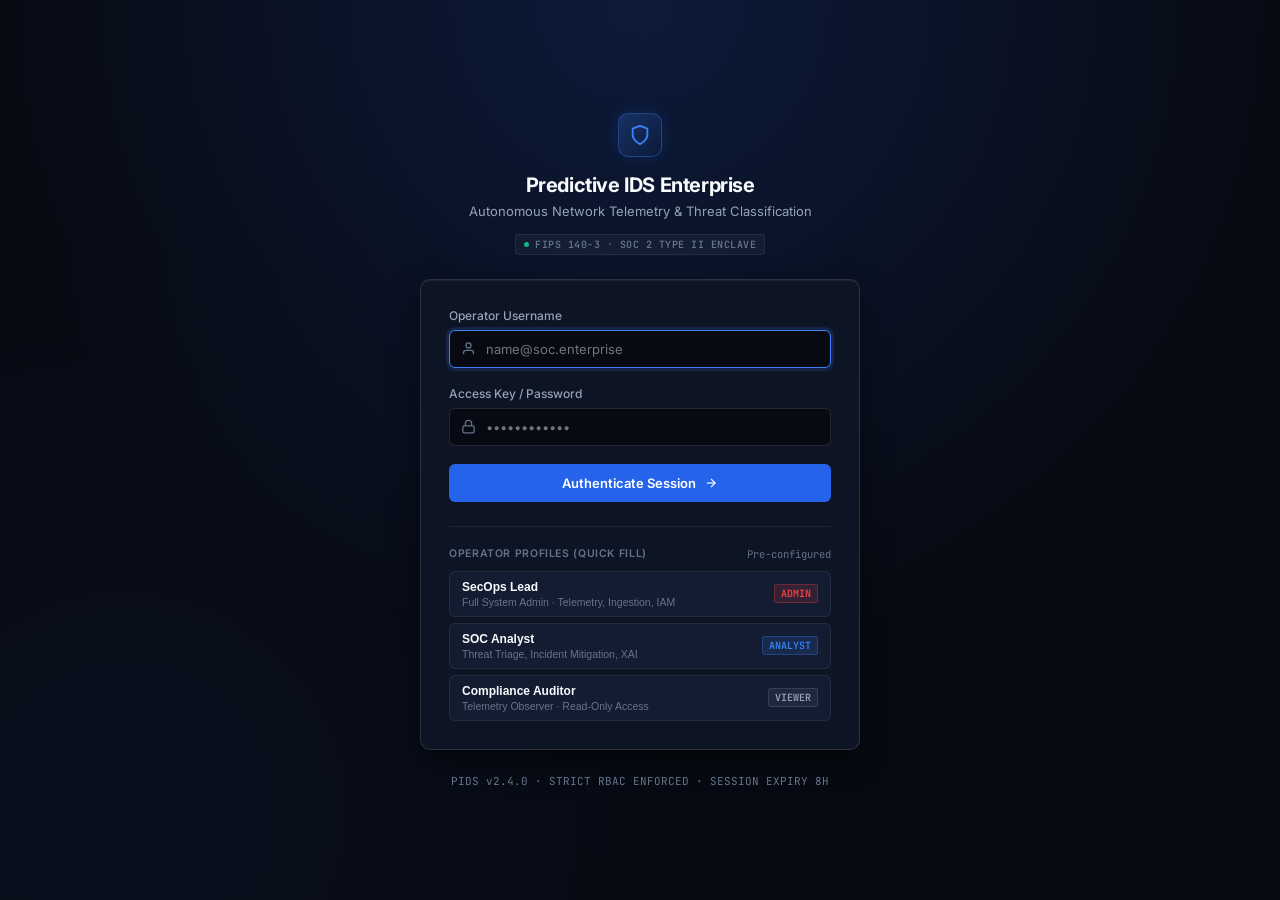
==== commit 64092223: "style: overhaul SOC UI/UX with professional enterprise design system" ====
--- a/frontend/login.html
+++ b/frontend/login.html
@@ -4,460 +4,422 @@
 <head>
     <meta charset="utf-8">
     <meta name="viewport" content="width=device-width, initial-scale=1">
-    <title>SOC Gateway · Predictive Intrusion Detection System</title>
+    <title>Enterprise Access Gateway · Predictive IDS</title>
     <link rel="preconnect" href="https://fonts.googleapis.com">
     <link rel="preconnect" href="https://fonts.gstatic.com" crossorigin>
-    <link href="https://fonts.googleapis.com/css2?family=Plus+Jakarta+Sans:wght@400;500;600;700;800&family=JetBrains+Mono:wght@400;500;600;700&display=swap" rel="stylesheet">
-    <link rel="stylesheet" href="style.css">
+    <link href="https://fonts.googleapis.com/css2?family=Inter:wght@400;500;600;700&family=JetBrains+Mono:wght@400;500;600&display=swap" rel="stylesheet">
     <style>
         :root {
-            --login-bg: #070a12;
-            --login-card: rgba(14, 21, 37, 0.75);
-            --login-border: rgba(148, 163, 184, 0.14);
-            --login-accent: #38bdf8;
-            --login-accent-glow: rgba(56, 189, 248, 0.35);
-        }
-
-        body.login-page {
-            display: flex;
-            align-items: center;
-            justify-content: center;
+            --bg-canvas: #070a12;
+            --bg-card: #0d1424;
+            --bg-elevated: #131c31;
+            --bg-hover: #192540;
+            --border-subtle: rgba(255, 255, 255, 0.07);
+            --border-base: rgba(255, 255, 255, 0.12);
+            --border-focus: #3b82f6;
+
+            --text-primary: #f8fafc;
+            --text-secondary: #94a3b8;
+            --text-muted: #64748b;
+
+            --primary: #2563eb;
+            --primary-hover: #1d4ed8;
+            --status-critical: #ef4444;
+            --status-critical-bg: rgba(239, 68, 68, 0.12);
+            --status-critical-border: rgba(239, 68, 68, 0.3);
+
+            --font-sans: 'Inter', -apple-system, BlinkMacSystemFont, 'Segoe UI', Roboto, sans-serif;
+            --font-mono: 'JetBrains Mono', monospace;
+        }
+
+        *, *::before, *::after {
+            box-sizing: border-box;
+        }
+
+        body.auth-viewport {
             min-height: 100vh;
             margin: 0;
+            display: flex;
+            align-items: center;
+            justify-content: center;
+            background: var(--bg-canvas);
+            background-image: 
+                radial-gradient(circle at 50% 0%, rgba(37, 99, 235, 0.18) 0%, transparent 60%),
+                radial-gradient(circle at 10% 90%, rgba(30, 58, 138, 0.1) 0%, transparent 40%);
             padding: 24px;
-            background-color: var(--login-bg);
-            background-image: 
-                radial-gradient(circle at 50% 15%, rgba(56, 189, 248, 0.15) 0%, transparent 45%),
-                radial-gradient(circle at 85% 85%, rgba(168, 85, 247, 0.08) 0%, transparent 40%),
-                radial-gradient(circle at 15% 85%, rgba(16, 185, 129, 0.06) 0%, transparent 40%);
-            background-attachment: fixed;
-            font-family: 'Plus Jakarta Sans', system-ui, -apple-system, sans-serif;
-            color: #f8fafc;
-            position: relative;
-            overflow: hidden;
-            box-sizing: border-box;
-        }
-
-        /* Cyber grid matrix overlay */
-        body.login-page::before {
-            content: "";
-            position: fixed;
-            inset: 0;
-            background-image: 
-                linear-gradient(rgba(255, 255, 255, 0.025) 1px, transparent 1px),
-                linear-gradient(90deg, rgba(255, 255, 255, 0.025) 1px, transparent 1px);
-            background-size: 36px 36px;
-            mask-image: radial-gradient(circle at 50% 45%, black 30%, transparent 75%);
-            pointer-events: none;
-            z-index: 0;
-        }
-
-        .login-container {
+            font-family: var(--font-sans);
+            color: var(--text-primary);
+            -webkit-font-smoothing: antialiased;
+        }
+
+        .auth-container {
             width: 100%;
             max-width: 440px;
-            position: relative;
-            z-index: 1;
-            animation: cardEntrance 0.6s cubic-bezier(0.16, 1, 0.3, 1);
-        }
-
-        @keyframes cardEntrance {
-            from { opacity: 0; transform: translateY(16px) scale(0.98); }
-            to { opacity: 1; transform: translateY(0) scale(1); }
-        }
-
-        .login-card {
-            background: var(--login-card);
-            backdrop-filter: blur(20px);
-            -webkit-backdrop-filter: blur(20px);
-            border: 1px solid var(--login-border);
-            border-top: 1px solid rgba(56, 189, 248, 0.4);
-            border-radius: 16px;
-            box-shadow: 
-                0 25px 50px -12px rgba(0, 0, 0, 0.7),
-                0 0 0 1px rgba(255, 255, 255, 0.05),
-                0 0 40px -10px rgba(56, 189, 248, 0.15);
-            padding: 36px 32px;
-            position: relative;
-            overflow: hidden;
-        }
-
-        /* Ambient scanline accent on top */
-        .login-card::after {
-            content: "";
-            position: absolute;
-            top: 0;
-            left: 20%;
-            right: 20%;
-            height: 1px;
-            background: linear-gradient(90deg, transparent, #38bdf8, transparent);
-            box-shadow: 0 0 12px #38bdf8;
-        }
-
-        .brand-header {
+        }
+
+        .auth-header {
+            margin-bottom: 24px;
             text-align: center;
-            margin-bottom: 28px;
-        }
-
-        .logo-glyph {
-            width: 56px;
-            height: 56px;
+        }
+
+        .auth-brand-mark {
+            width: 44px;
+            height: 44px;
+            border-radius: 10px;
+            background: linear-gradient(135deg, rgba(59, 130, 246, 0.25) 0%, rgba(37, 99, 235, 0.05) 100%);
+            border: 1px solid rgba(59, 130, 246, 0.35);
             margin: 0 auto 16px;
-            border-radius: 14px;
-            background: linear-gradient(135deg, rgba(56, 189, 248, 0.15), rgba(30, 41, 59, 0.6));
-            border: 1px solid rgba(56, 189, 248, 0.3);
             display: flex;
             align-items: center;
             justify-content: center;
-            box-shadow: 0 0 20px rgba(56, 189, 248, 0.2);
-            position: relative;
-        }
-
-        .logo-glyph svg {
-            width: 28px;
-            height: 28px;
-            fill: none;
-            stroke: #38bdf8;
-            stroke-width: 2;
-            stroke-linecap: round;
-            stroke-linejoin: round;
-        }
-
-        .radar-pulse {
-            position: absolute;
-            inset: -4px;
-            border-radius: 18px;
-            border: 1px solid rgba(56, 189, 248, 0.4);
-            animation: pulseGlow 2.5s infinite cubic-bezier(0.4, 0, 0.6, 1);
-            pointer-events: none;
-        }
-
-        @keyframes pulseGlow {
-            0%, 100% { opacity: 0.2; transform: scale(1); }
-            50% { opacity: 0.8; transform: scale(1.05); }
-        }
-
-        .security-badge {
+            box-shadow: 0 0 20px rgba(37, 99, 235, 0.2);
+        }
+
+        .auth-brand-mark svg {
+            width: 22px;
+            height: 22px;
+            stroke: #3b82f6;
+        }
+
+        .auth-title {
+            font-size: 20px;
+            font-weight: 700;
+            color: var(--text-primary);
+            margin: 0 0 6px;
+            letter-spacing: -0.02em;
+        }
+
+        .auth-desc {
+            font-size: 13px;
+            color: var(--text-secondary);
+            margin: 0 0 12px;
+        }
+
+        .compliance-pill {
             display: inline-flex;
             align-items: center;
             gap: 6px;
-            padding: 3px 10px;
-            background: rgba(16, 185, 129, 0.1);
-            border: 1px solid rgba(16, 185, 129, 0.25);
-            border-radius: 20px;
-            font-family: 'JetBrains Mono', monospace;
+            padding: 3px 8px;
+            border-radius: 4px;
+            font-family: var(--font-mono);
             font-size: 10px;
             font-weight: 600;
-            color: #34d399;
-            letter-spacing: 0.5px;
-            margin-bottom: 12px;
-            text-transform: uppercase;
-        }
-
-        .security-badge .dot {
-            width: 6px;
-            height: 6px;
+            letter-spacing: 0.05em;
+            background: rgba(255, 255, 255, 0.04);
+            border: 1px solid var(--border-subtle);
+            color: var(--text-muted);
+        }
+
+        .compliance-dot {
+            width: 5px;
+            height: 5px;
             border-radius: 50%;
             background: #10b981;
-            box-shadow: 0 0 6px #10b981;
-            animation: blink 1.5s infinite;
-        }
-
-        @keyframes blink {
-            0%, 100% { opacity: 1; }
-            50% { opacity: 0.4; }
-        }
-
-        .brand-title {
-            font-size: 22px;
-            font-weight: 800;
-            letter-spacing: -0.5px;
-            margin: 0 0 6px 0;
-            color: #f8fafc;
-            background: linear-gradient(180deg, #ffffff 30%, #94a3b8 100%);
-            -webkit-background-clip: text;
-            -webkit-text-fill-color: transparent;
-        }
-
-        .brand-subtitle {
-            margin: 0;
-            font-size: 13px;
-            color: #94a3b8;
-            font-weight: 500;
-        }
-
-        .login-alert {
+        }
+
+        .auth-card {
+            background: var(--bg-card);
+            border: 1px solid var(--border-base);
+            border-radius: 10px;
+            padding: 28px;
+            box-shadow: 0 12px 32px -4px rgba(0, 0, 0, 0.6), inset 0 1px 0 0 rgba(255, 255, 255, 0.06);
+        }
+
+        .auth-alert {
             display: none;
             padding: 10px 14px;
-            border-radius: 8px;
+            border-radius: 6px;
+            font-size: 12px;
+            margin-bottom: 18px;
+            background: var(--status-critical-bg);
+            border: 1px solid var(--status-critical-border);
+            color: var(--status-critical);
+        }
+
+        .field-group {
+            margin-bottom: 18px;
+        }
+
+        .field-label {
+            display: flex;
+            align-items: center;
+            justify-content: space-between;
             font-size: 12px;
             font-weight: 500;
-            margin-bottom: 20px;
-            align-items: center;
+            color: var(--text-secondary);
+            margin-bottom: 7px;
+        }
+
+        .input-wrapper {
+            position: relative;
+            display: flex;
+            align-items: center;
+        }
+
+        .input-icon {
+            position: absolute;
+            left: 12px;
+            width: 15px;
+            height: 15px;
+            stroke: var(--text-muted);
+            pointer-events: none;
+        }
+
+        .field-input {
+            width: 100%;
+            padding: 10px 12px 10px 36px;
+            background: var(--bg-canvas);
+            border: 1px solid var(--border-base);
+            border-radius: 6px;
+            color: var(--text-primary);
+            font-family: var(--font-sans);
+            font-size: 13px;
+            outline: none;
+            transition: border-color 0.15s, box-shadow 0.15s;
+        }
+
+        .field-input:focus {
+            border-color: var(--border-focus);
+            box-shadow: 0 0 0 3px rgba(59, 130, 246, 0.15);
+        }
+
+        .btn-submit-auth {
+            width: 100%;
+            padding: 11px;
+            background: var(--primary);
+            color: #ffffff;
+            border: none;
+            border-radius: 6px;
+            font-family: var(--font-sans);
+            font-size: 13px;
+            font-weight: 600;
+            cursor: pointer;
+            transition: background 0.15s, transform 0.05s;
+            display: flex;
+            align-items: center;
+            justify-content: center;
             gap: 8px;
-            animation: shake 0.3s ease-in-out;
-        }
-
-        @keyframes shake {
-            0%, 100% { transform: translateX(0); }
-            25% { transform: translateX(-4px); }
-            75% { transform: translateX(4px); }
-        }
-
-        .login-alert.error {
-            display: flex;
-            background: rgba(244, 63, 94, 0.12);
-            border: 1px solid rgba(244, 63, 94, 0.3);
-            color: #fb7185;
-        }
-
-        .input-group {
-            margin-bottom: 18px;
-        }
-
-        .input-group label {
-            display: block;
+            margin-top: 6px;
+        }
+
+        .btn-submit-auth:hover {
+            background: var(--primary-hover);
+        }
+
+        .btn-submit-auth:active {
+            transform: scale(0.99);
+        }
+
+        .btn-submit-auth:disabled {
+            opacity: 0.6;
+            cursor: not-allowed;
+        }
+
+        /* Operator Profiles Section */
+        .operator-profiles-section {
+            margin-top: 24px;
+            padding-top: 20px;
+            border-top: 1px solid var(--border-subtle);
+        }
+
+        .operator-profiles-header {
+            display: flex;
+            align-items: center;
+            justify-content: space-between;
+            margin-bottom: 10px;
+        }
+
+        .operator-profiles-title {
+            font-size: 10.5px;
+            color: var(--text-muted);
+            text-transform: uppercase;
+            letter-spacing: 0.06em;
+            font-weight: 600;
+        }
+
+        .operator-profiles-grid {
+            display: flex;
+            flex-direction: column;
+            gap: 6px;
+        }
+
+        .profile-card-btn {
+            display: flex;
+            align-items: center;
+            justify-content: space-between;
+            padding: 8px 12px;
+            background: var(--bg-elevated);
+            border: 1px solid var(--border-subtle);
+            border-radius: 6px;
+            color: var(--text-secondary);
+            cursor: pointer;
+            text-align: left;
+            transition: all 0.12s;
+        }
+
+        .profile-card-btn:hover {
+            background: var(--bg-hover);
+            border-color: var(--border-base);
+            color: var(--text-primary);
+        }
+
+        .profile-card-meta {
+            display: flex;
+            flex-direction: column;
+            gap: 2px;
+        }
+
+        .profile-card-name {
             font-size: 12px;
             font-weight: 600;
-            color: #cbd5e1;
-            margin-bottom: 6px;
-            letter-spacing: 0.2px;
-        }
-
-        .input-wrapper {
-            position: relative;
-            display: flex;
-            align-items: center;
-        }
-
-        .input-icon {
-            position: absolute;
-            left: 14px;
-            width: 16px;
-            height: 16px;
-            color: #64748b;
-            pointer-events: none;
-            transition: color 0.2s;
-        }
-
-        .input-control {
-            width: 100%;
-            padding: 12px 14px 12px 42px;
-            background: rgba(15, 23, 42, 0.65);
-            border: 1px solid rgba(148, 163, 184, 0.18);
-            border-radius: 10px;
-            color: #f8fafc;
-            font-size: 14px;
-            font-family: inherit;
-            outline: none;
-            transition: all 0.2s cubic-bezier(0.16, 1, 0.3, 1);
-            box-sizing: border-box;
-        }
-
-        .input-control:hover {
-            border-color: rgba(148, 163, 184, 0.3);
-            background: rgba(15, 23, 42, 0.85);
-        }
-
-        .input-control:focus {
-            border-color: #38bdf8;
-            background: rgba(15, 23, 42, 0.95);
-            box-shadow: 0 0 0 3px rgba(56, 189, 248, 0.2), 0 0 20px rgba(56, 189, 248, 0.1);
-        }
-
-        .input-wrapper:focus-within .input-icon {
-            color: #38bdf8;
-        }
-
-        .btn-submit {
-            width: 100%;
-            padding: 13px;
-            margin-top: 8px;
-            border: none;
-            border-radius: 10px;
-            background: linear-gradient(135deg, #0284c7 0%, #0369a1 100%);
-            color: #ffffff;
-            font-size: 14px;
+            color: var(--text-primary);
+        }
+
+        .profile-card-desc {
+            font-size: 10.5px;
+            color: var(--text-muted);
+        }
+
+        .profile-role-tag {
+            font-family: var(--font-mono);
+            font-size: 10px;
             font-weight: 600;
-            font-family: inherit;
-            cursor: pointer;
-            box-shadow: 0 4px 14px rgba(2, 132, 199, 0.35);
-            transition: all 0.2s cubic-bezier(0.16, 1, 0.3, 1);
-            display: flex;
-            align-items: center;
-            justify-content: center;
-            gap: 8px;
-        }
-
-        .btn-submit:hover {
-            background: linear-gradient(135deg, #0369a1 0%, #075985 100%);
-            box-shadow: 0 6px 20px rgba(2, 132, 199, 0.5);
-            transform: translateY(-1px);
-        }
-
-        .btn-submit:active {
-            transform: translateY(0);
-        }
-
-        .btn-submit:disabled {
-            opacity: 0.6;
-            cursor: not-allowed;
-            transform: none;
-        }
-
-        /* Demo Quick-Select Cards */
-        .demo-section {
-            margin-top: 28px;
-            padding-top: 20px;
-            border-top: 1px solid rgba(148, 163, 184, 0.1);
-        }
-
-        .demo-title {
-            font-size: 11px;
-            font-weight: 700;
-            color: #64748b;
+            padding: 2px 6px;
+            border-radius: 3px;
             text-transform: uppercase;
-            letter-spacing: 0.6px;
-            text-align: center;
-            margin-bottom: 12px;
-        }
-
-        .demo-grid {
-            display: grid;
-            grid-template-columns: repeat(3, 1fr);
-            gap: 8px;
-        }
-
-        .role-chip {
-            padding: 8px 6px;
-            background: rgba(15, 23, 42, 0.5);
-            border: 1px solid rgba(148, 163, 184, 0.14);
-            border-radius: 8px;
-            cursor: pointer;
-            text-align: center;
-            transition: all 0.2s;
-            color: #cbd5e1;
-            font-size: 11px;
-            font-weight: 600;
-            display: flex;
-            flex-direction: column;
-            align-items: center;
-            gap: 4px;
-        }
-
-        .role-chip:hover {
-            border-color: #38bdf8;
-            background: rgba(56, 189, 248, 0.08);
-            color: #38bdf8;
-            transform: translateY(-1px);
-        }
-
-        .role-chip .role-icon {
-            font-size: 16px;
-        }
-
-        .role-chip .role-perm {
-            font-size: 9px;
-            color: #64748b;
-            font-family: 'JetBrains Mono', monospace;
-        }
-
-        .footer-note {
-            margin-top: 20px;
+        }
+
+        .profile-role-tag.admin {
+            background: rgba(239, 68, 68, 0.15);
+            color: #ef4444;
+            border: 1px solid rgba(239, 68, 68, 0.3);
+        }
+
+        .profile-role-tag.analyst {
+            background: rgba(59, 130, 246, 0.15);
+            color: #3b82f6;
+            border: 1px solid rgba(59, 130, 246, 0.3);
+        }
+
+        .profile-role-tag.viewer {
+            background: rgba(100, 116, 139, 0.15);
+            color: #94a3b8;
+            border: 1px solid rgba(100, 116, 139, 0.3);
+        }
+
+        .auth-footer {
+            margin-top: 24px;
             text-align: center;
             font-size: 11px;
-            color: #475569;
-            font-family: 'JetBrains Mono', monospace;
+            color: var(--text-muted);
+            font-family: var(--font-mono);
         }
     </style>
 </head>
 
-<body class="login-page">
-    <div class="login-container">
-        <div class="login-card">
-            <div class="brand-header">
-                <div class="logo-glyph">
-                    <span class="radar-pulse"></span>
-                    <svg viewBox="0 0 24 24">
-                        <path d="M12 22s8-4 8-10V5l-8-3-8 3v7c0 6 8 10 8 10z"/>
-                    </svg>
-                </div>
-                <div class="security-badge">
-                    <span class="dot"></span>
-                    Zero-Trust SOC Gateway
-                </div>
-                <h1 class="brand-title">Predictive IDS</h1>
-                <p class="brand-subtitle">Automated Cyber Telemetry & Incident Triage</p>
+<body class="auth-viewport">
+    <div class="auth-container">
+        <div class="auth-header">
+            <div class="auth-brand-mark">
+                <svg viewBox="0 0 24 24" fill="none" stroke="currentColor" stroke-width="2">
+                    <path d="M12 22s8-4 8-10V5l-8-3-8 3v7c0 6 8 10 8 10z"/>
+                </svg>
             </div>
-
-            <div id="loginAlert" class="login-alert">
-                <svg width="16" height="16" viewBox="0 0 24 24" fill="none" stroke="currentColor" stroke-width="2"><circle cx="12" cy="12" r="10"/><line x1="12" y1="8" x2="12" y2="12"/><line x1="12" y1="16" x2="12.01" y2="16"/></svg>
-                <span id="alertMsg">Invalid credentials</span>
+            <h1 class="auth-title">Predictive IDS Enterprise</h1>
+            <p class="auth-desc">Autonomous Network Telemetry & Threat Classification</p>
+            <div class="compliance-pill">
+                <span class="compliance-dot"></span>
+                <span>FIPS 140-3 · SOC 2 TYPE II ENCLAVE</span>
             </div>
+        </div>
+
+        <div class="auth-card">
+            <div id="loginAlert" class="auth-alert"></div>
 
             <form id="loginForm">
-                <div class="input-group">
-                    <label for="username">Operator Identity</label>
+                <div class="field-group">
+                    <label class="field-label" for="username">
+                        <span>Operator Username</span>
+                    </label>
                     <div class="input-wrapper">
                         <svg class="input-icon" viewBox="0 0 24 24" fill="none" stroke="currentColor" stroke-width="2">
-                            <path d="M20 21v-2a4 4 0 0 0-4-4H8a4 4 0 0 0-4 4v2"/><circle cx="12" cy="7" r="4"/>
+                            <path d="M20 21v-2a4 4 0 0 0-4-4H8a4 4 0 0 0-4 4v2"/>
+                            <circle cx="12" cy="7" r="4"/>
                         </svg>
-                        <input type="text" id="username" class="input-control" autocomplete="username" required autofocus placeholder="Operator username">
+                        <input type="text" id="username" class="field-input" autocomplete="username" required autofocus placeholder="name@soc.enterprise">
                     </div>
                 </div>
 
-                <div class="input-group">
-                    <label for="password">Access Secret</label>
+                <div class="field-group">
+                    <label class="field-label" for="password">
+                        <span>Access Key / Password</span>
+                    </label>
                     <div class="input-wrapper">
                         <svg class="input-icon" viewBox="0 0 24 24" fill="none" stroke="currentColor" stroke-width="2">
-                            <rect x="3" y="11" width="18" height="11" rx="2" ry="2"/><path d="M7 11V7a5 5 0 0 1 10 0v4"/>
+                            <rect x="3" y="11" width="18" height="11" rx="2" ry="2"/>
+                            <path d="M7 11V7a5 5 0 0 1 10 0v4"/>
                         </svg>
-                        <input type="password" id="password" class="input-control" autocomplete="current-password" required placeholder="••••••••••••">
+                        <input type="password" id="password" class="field-input" autocomplete="current-password" required placeholder="••••••••••••">
                     </div>
                 </div>
 
-                <button type="submit" id="submitBtn" class="btn-submit">
+                <button type="submit" id="submitBtn" class="btn-submit-auth">
                     <span>Authenticate Session</span>
-                    <svg width="16" height="16" viewBox="0 0 24 24" fill="none" stroke="currentColor" stroke-width="2">
-                        <line x1="5" y1="12" x2="19" y2="12"/><polyline points="12 5 19 12 12 19"/>
+                    <svg viewBox="0 0 24 24" width="14" height="14" fill="none" stroke="currentColor" stroke-width="2">
+                        <line x1="5" y1="12" x2="19" y2="12"/>
+                        <polyline points="12 5 19 12 12 19"/>
                     </svg>
                 </button>
             </form>
 
-            <div class="demo-section">
-                <div class="demo-title">Quick Switch SOC Profiles</div>
-                <div class="demo-grid">
-                    <button type="button" class="role-chip" onclick="fillCreds('admin', 'admin123')">
-                        <span class="role-icon">🛡️</span>
-                        <span>SecOps Lead</span>
-                        <span class="role-perm">FULL ACCESS</span>
+            <div class="operator-profiles-section">
+                <div class="operator-profiles-header">
+                    <span class="operator-profiles-title">Operator Profiles (Quick Fill)</span>
+                    <span style="font-size:10.5px; color:var(--text-muted); font-family:var(--font-mono);">Pre-configured</span>
+                </div>
+                <div class="operator-profiles-grid">
+                    <button type="button" class="profile-card-btn" onclick="fillCreds('admin', 'admin123')">
+                        <div class="profile-card-meta">
+                            <span class="profile-card-name">SecOps Lead</span>
+                            <span class="profile-card-desc">Full System Admin · Telemetry, Ingestion, IAM</span>
+                        </div>
+                        <span class="profile-role-tag admin">admin</span>
                     </button>
-                    <button type="button" class="role-chip" onclick="fillCreds('analyst', 'analyst123')">
-                        <span class="role-icon">🔍</span>
-                        <span>Threat Analyst</span>
-                        <span class="role-perm">TRIAGE & SHAP</span>
+                    <button type="button" class="profile-card-btn" onclick="fillCreds('analyst', 'analyst123')">
+                        <div class="profile-card-meta">
+                            <span class="profile-card-name">SOC Analyst</span>
+                            <span class="profile-card-desc">Threat Triage, Incident Mitigation, XAI</span>
+                        </div>
+                        <span class="profile-role-tag analyst">analyst</span>
                     </button>
-                    <button type="button" class="role-chip" onclick="fillCreds('viewer', 'viewer123')">
-                        <span class="role-icon">👁️</span>
-                        <span>SOC Auditor</span>
-                        <span class="role-perm">READ ONLY</span>
+                    <button type="button" class="profile-card-btn" onclick="fillCreds('viewer', 'viewer123')">
+                        <div class="profile-card-meta">
+                            <span class="profile-card-name">Compliance Auditor</span>
+                            <span class="profile-card-desc">Telemetry Observer · Read-Only Access</span>
+                        </div>
+                        <span class="profile-role-tag viewer">viewer</span>
                     </button>
                 </div>
             </div>
-
-            <div class="footer-note">
-                ENCRYPTED · SESSION COOKIE · MITRE ATT&CK ALIGNED
-            </div>
+        </div>
+
+        <div class="auth-footer">
+            PIDS v2.4.0 · STRICT RBAC ENFORCED · SESSION EXPIRY 8H
         </div>
     </div>
 
     <script>
         function fillCreds(u, p) {
-            document.getElementById("username").value = u;
-            document.getElementById("password").value = p;
-            document.getElementById("loginAlert").className = "login-alert";
-        }
-
-        // Check if already authenticated
+            const uField = document.getElementById("username");
+            const pField = document.getElementById("password");
+            uField.value = u;
+            pField.value = p;
+            const alert = document.getElementById("loginAlert");
+            alert.style.display = "none";
+            uField.focus();
+        }
+
+        // Redirect if already authenticated
         fetch("/api/auth/me")
             .then(res => {
                 if (res.ok) window.location.href = "/";
@@ -468,13 +430,12 @@
             e.preventDefault();
             const btn = document.getElementById("submitBtn");
             const alert = document.getElementById("loginAlert");
-            const alertMsg = document.getElementById("alertMsg");
             const username = document.getElementById("username").value.trim();
             const password = document.getElementById("password").value;
 
             btn.disabled = true;
-            btn.innerHTML = `<span>Verifying Credentials…</span>`;
-            alert.className = "login-alert";
+            btn.innerHTML = `<span>Validating credentials…</span>`;
+            alert.style.display = "none";
 
             try {
                 const res = await fetch("/api/auth/login", {
@@ -485,19 +446,19 @@
 
                 const data = await res.json();
                 if (!res.ok) {
-                    alertMsg.textContent = data.detail || "Authentication rejected.";
-                    alert.className = "login-alert error";
+                    alert.textContent = data.detail || "Authentication failed: Invalid credentials.";
+                    alert.style.display = "block";
                     btn.disabled = false;
-                    btn.innerHTML = `<span>Authenticate Session</span><svg width="16" height="16" viewBox="0 0 24 24" fill="none" stroke="currentColor" stroke-width="2"><line x1="5" y1="12" x2="19" y2="12"/><polyline points="12 5 19 12 12 19"/></svg>`;
+                    btn.innerHTML = `<span>Authenticate Session</span><svg viewBox="0 0 24 24" width="14" height="14" fill="none" stroke="currentColor" stroke-width="2"><line x1="5" y1="12" x2="19" y2="12"/><polyline points="12 5 19 12 12 19"/></svg>`;
                     return;
                 }
 
                 window.location.href = "/";
             } catch (err) {
-                alertMsg.textContent = "Network error: Connection to PIDS auth backend refused.";
-                alert.className = "login-alert error";
+                alert.textContent = "Unable to contact authentication gateway.";
+                alert.style.display = "block";
                 btn.disabled = false;
-                btn.innerHTML = `<span>Authenticate Session</span><svg width="16" height="16" viewBox="0 0 24 24" fill="none" stroke="currentColor" stroke-width="2"><line x1="5" y1="12" x2="19" y2="12"/><polyline points="12 5 19 12 12 19"/></svg>`;
+                btn.innerHTML = `<span>Authenticate Session</span><svg viewBox="0 0 24 24" width="14" height="14" fill="none" stroke="currentColor" stroke-width="2"><line x1="5" y1="12" x2="19" y2="12"/><polyline points="12 5 19 12 12 19"/></svg>`;
             }
         });
     </script>
